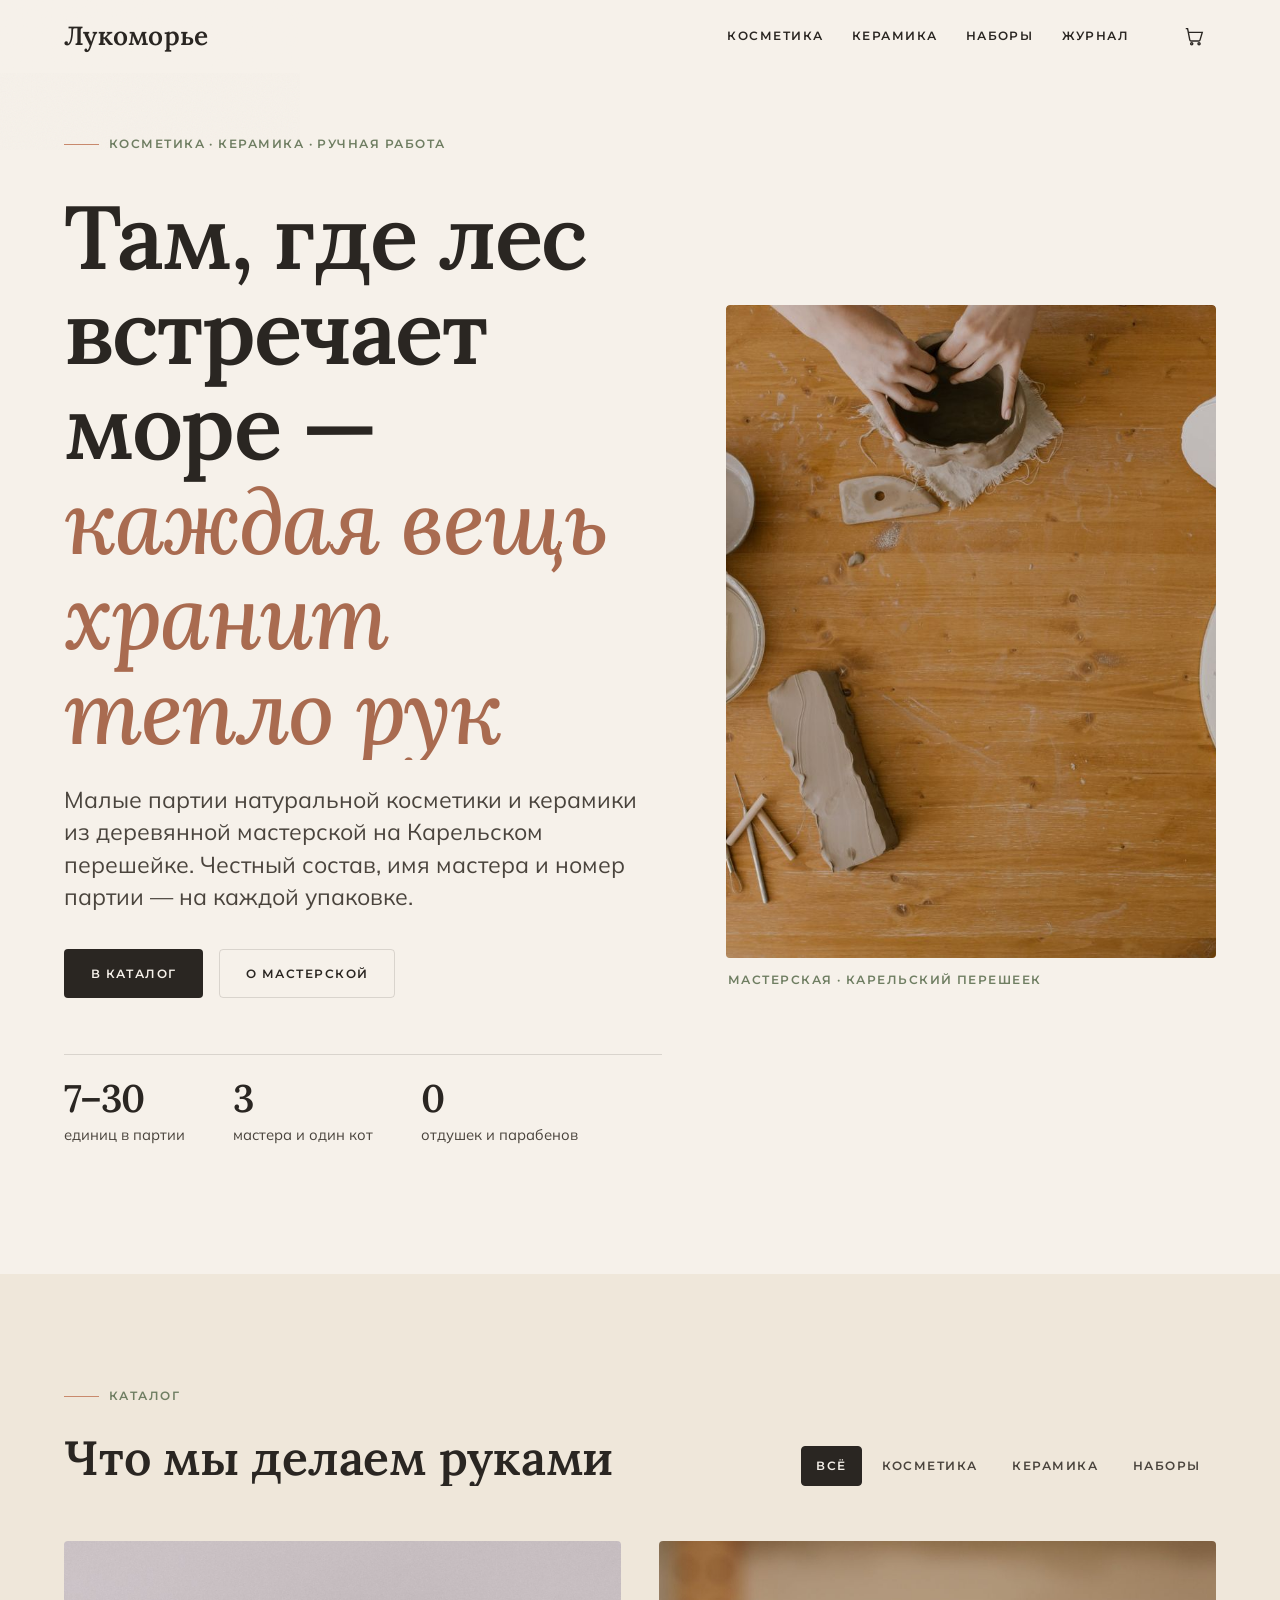
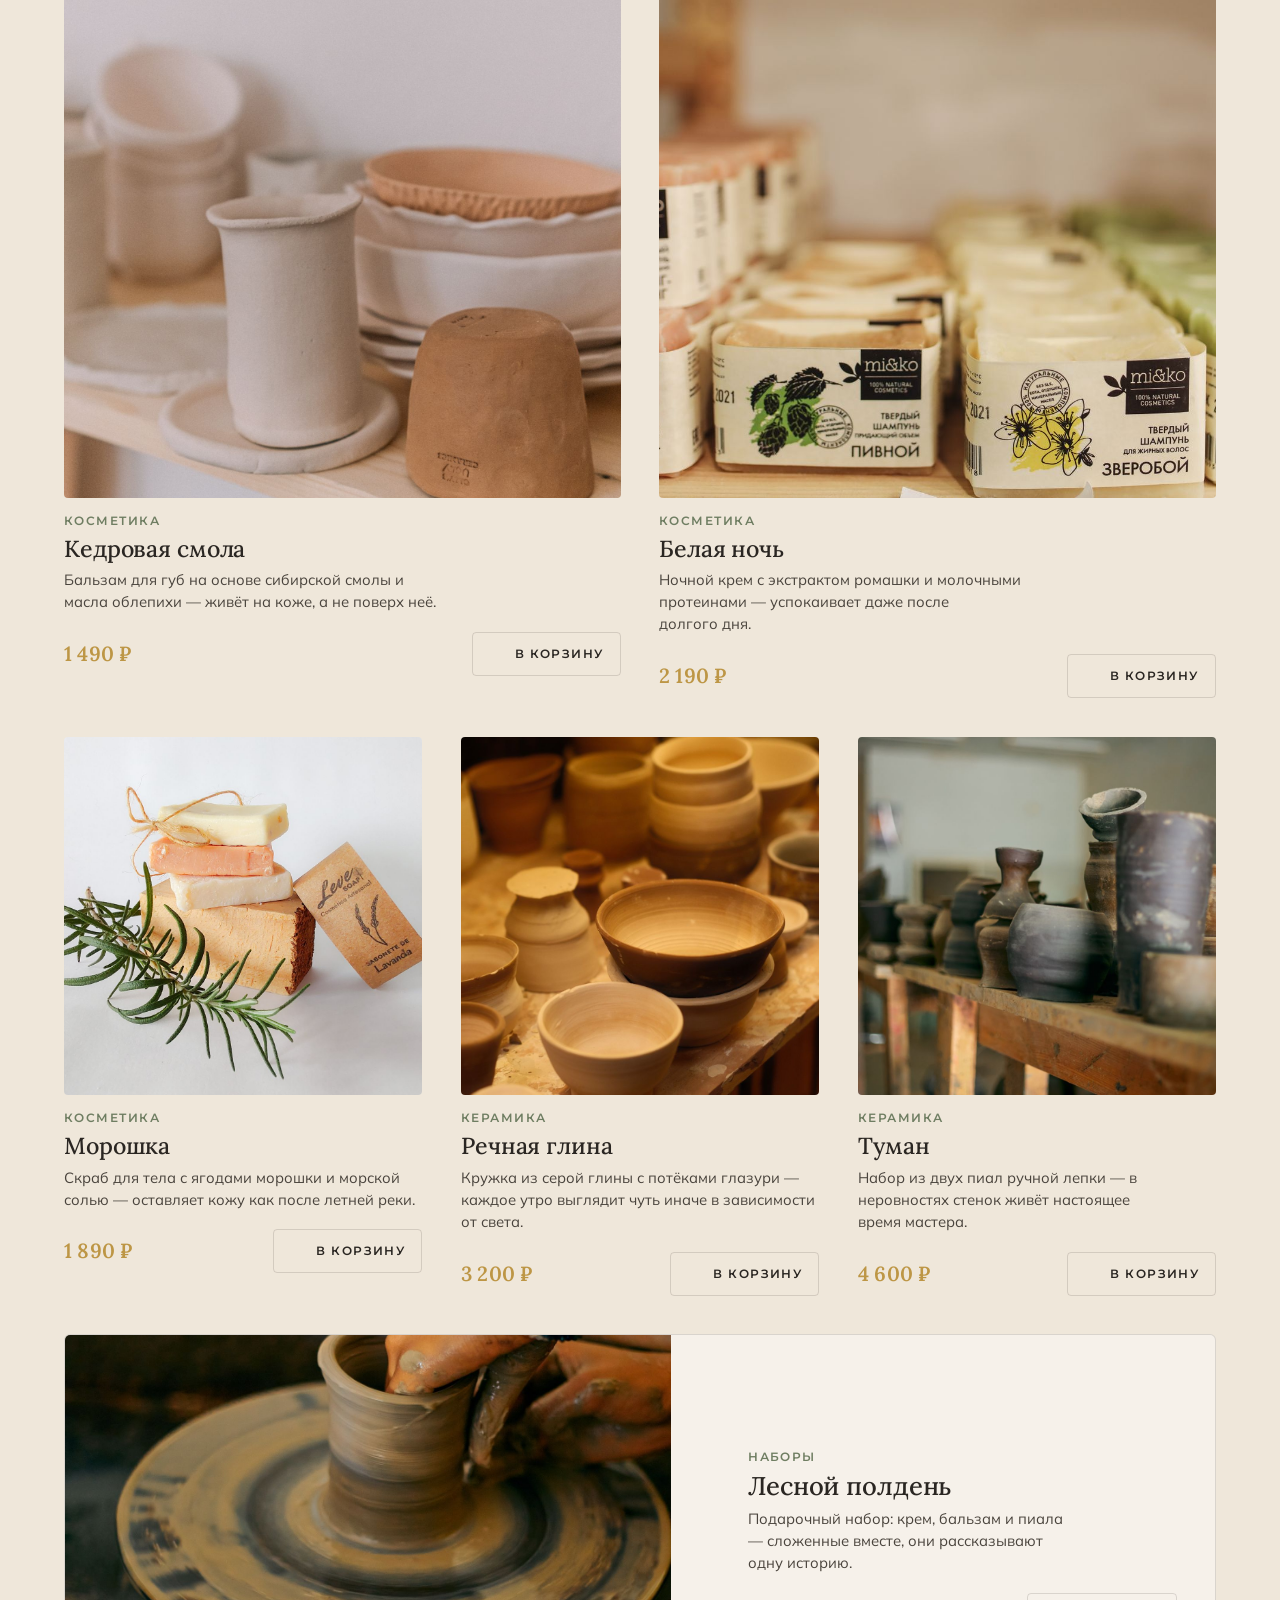
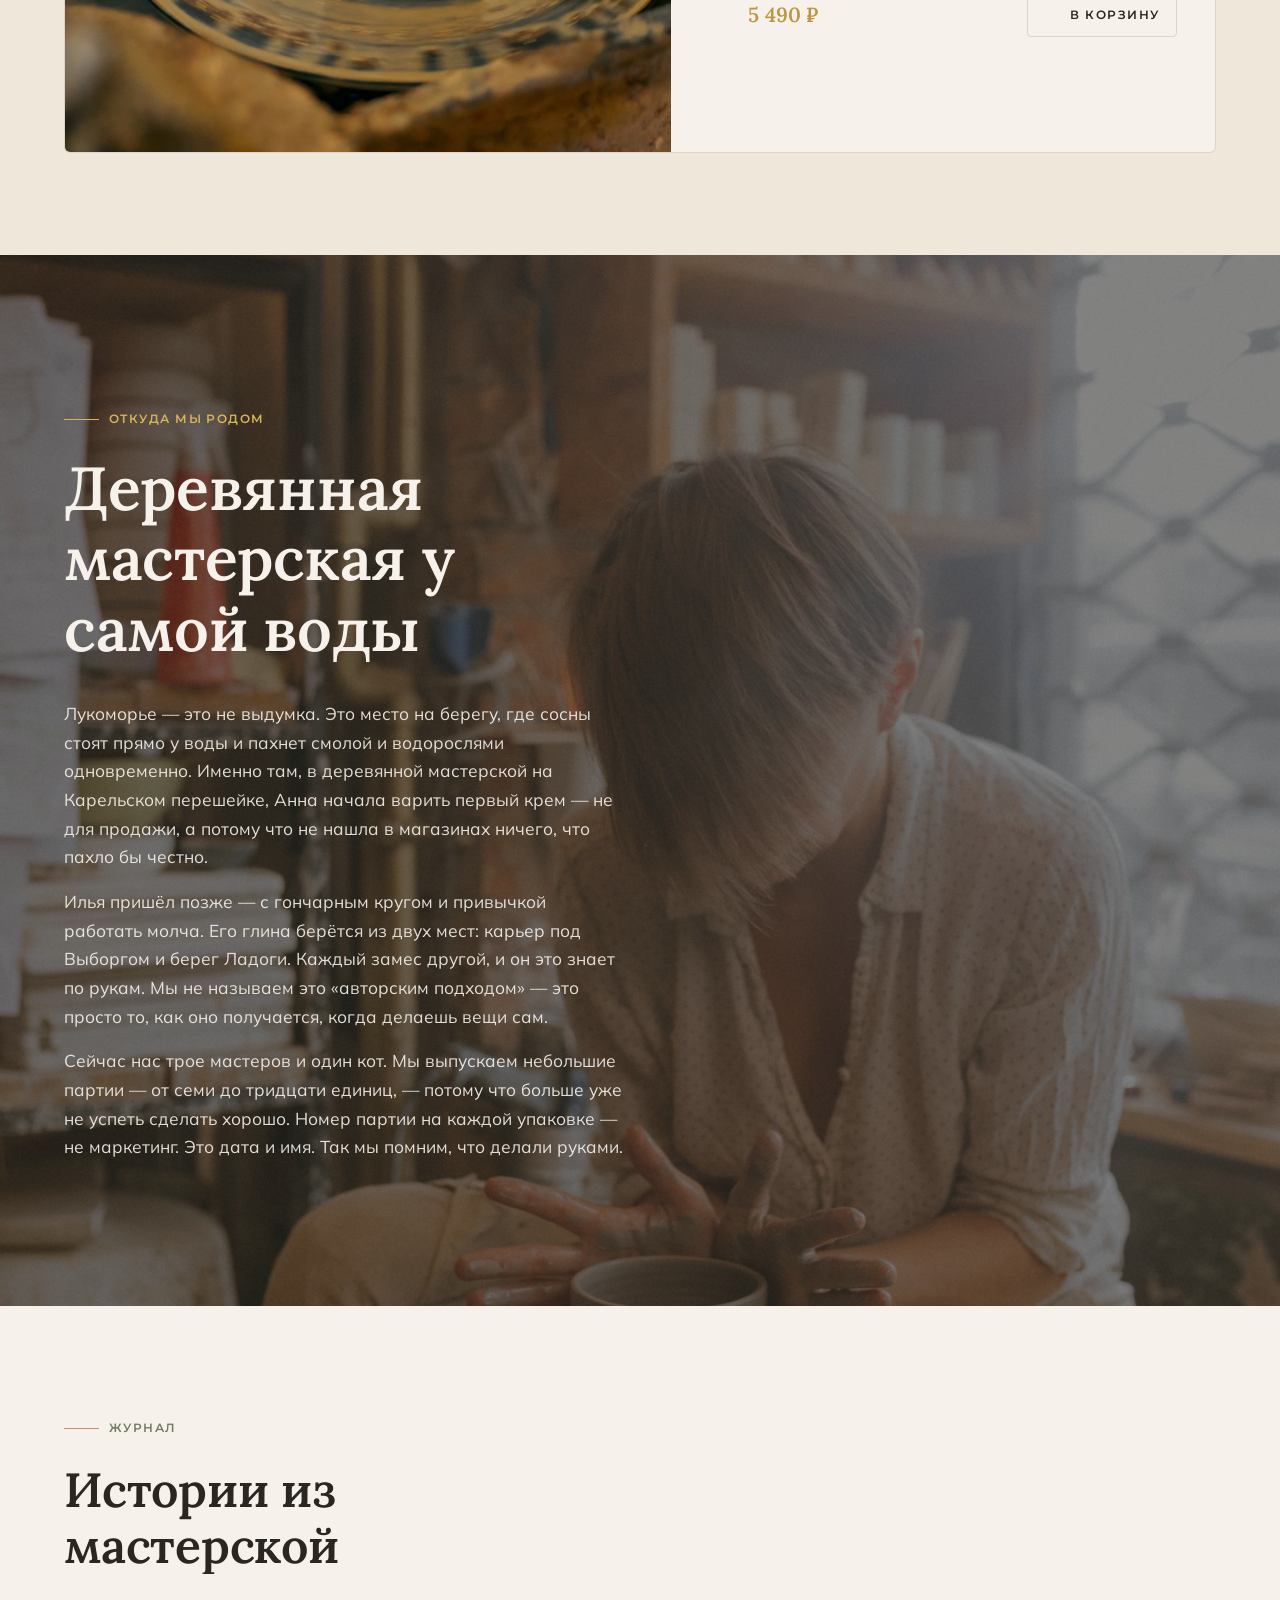
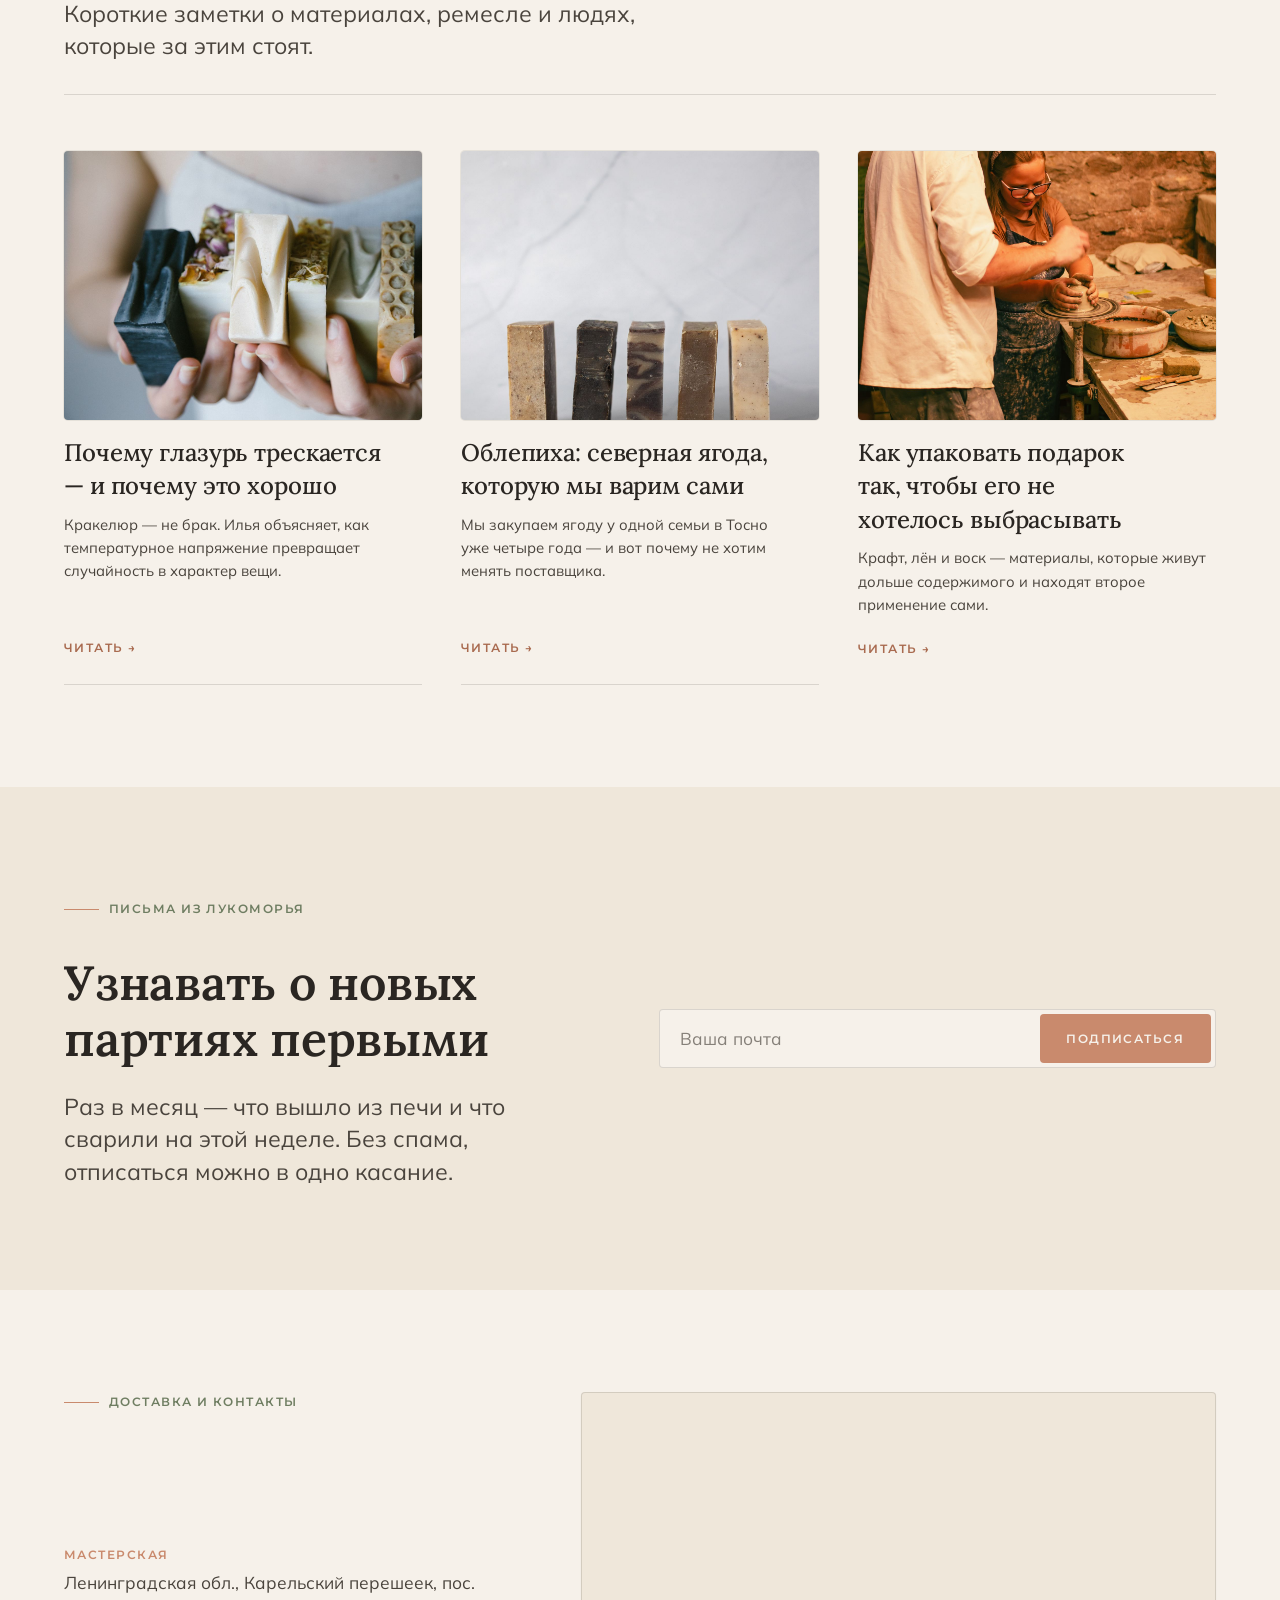
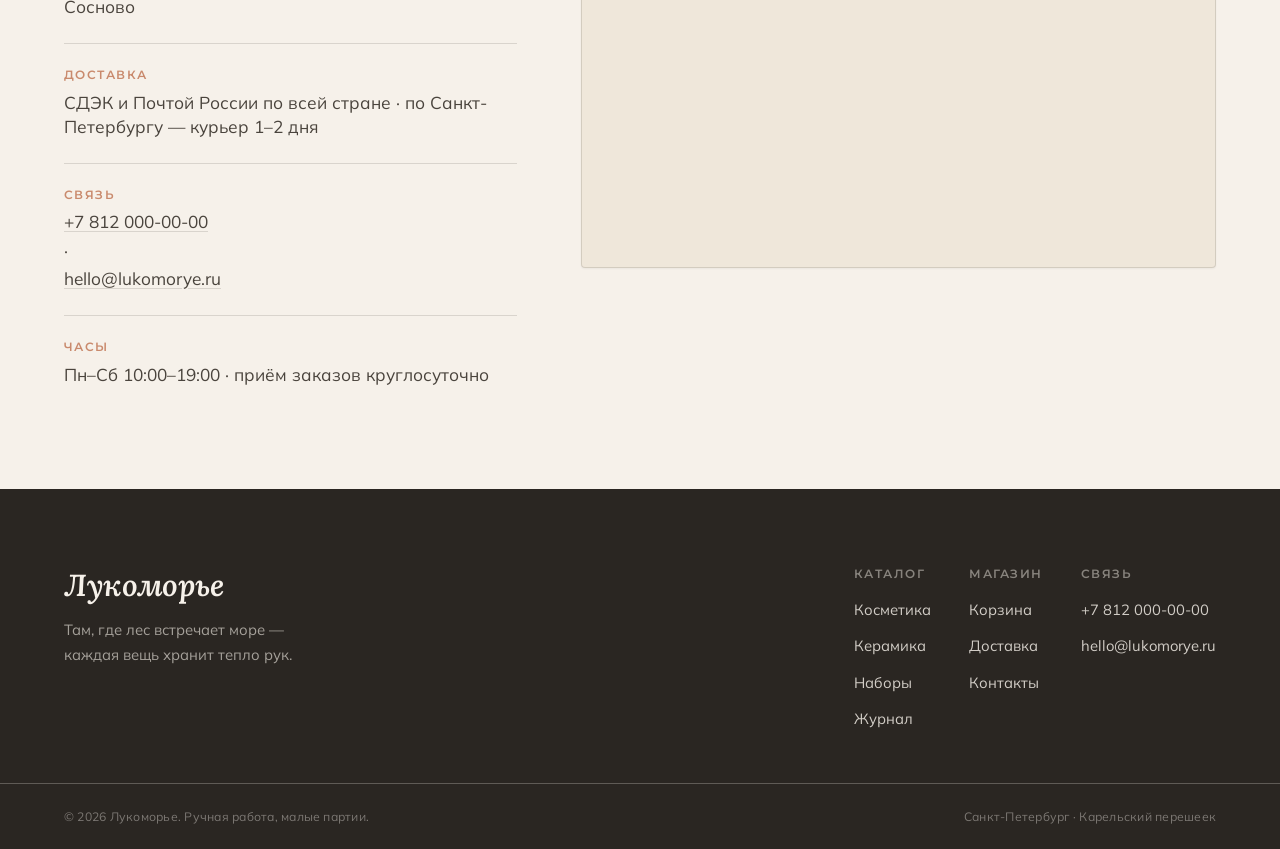
==== index.html @ 14519dc2 "Магазин «Лукоморье» — косметика и керамика: каталог, товар, корзина" ====
<!DOCTYPE html>
<html lang="ru">
<head>
  <meta charset="UTF-8" />
  <meta name="viewport" content="width=device-width, initial-scale=1" />
  <title>Лукоморье — косметика и керамика ручной работы</title>
  <meta name="description" content="Лукоморье — бутик натуральной косметики и керамики ручной работы. Малые партии, честный состав, тепло рук мастера." />

  <link rel="icon" href="data:image/svg+xml,%3Csvg xmlns='http://www.w3.org/2000/svg' viewBox='0 0 32 32'%3E%3Crect width='32' height='32' rx='6' fill='%23c98a6d'/%3E%3Ctext x='16' y='22' font-family='Georgia,serif' font-size='18' fill='%23f6f1ea' text-anchor='middle'%3E%D0%9B%3C/text%3E%3C/svg%3E" />

  <!-- Google Fonts: Lora (head) + Mulish (body) + Montserrat (label), cyrillic -->
  <link rel="preconnect" href="https://fonts.googleapis.com" />
  <link rel="preconnect" href="https://fonts.gstatic.com" crossorigin />
  <link href="https://fonts.googleapis.com/css2?family=Lora:ital,wght@0,500;0,600;1,500;1,600&family=Montserrat:wght@600&family=Mulish:wght@400;600;700&display=swap&subset=cyrillic,cyrillic-ext" rel="stylesheet" />

  <link rel="stylesheet" href="css/settings.css" />
  <link rel="stylesheet" href="css/base.css" />
  <link rel="stylesheet" href="css/blocks/header.css" />
  <link rel="stylesheet" href="css/blocks/hero.css" />
  <link rel="stylesheet" href="css/blocks/catalog.css" />
  <link rel="stylesheet" href="css/blocks/story.css" />
  <link rel="stylesheet" href="css/blocks/journal.css" />
  <link rel="stylesheet" href="css/blocks/newsletter.css" />
  <link rel="stylesheet" href="css/blocks/contacts.css" />
  <link rel="stylesheet" href="css/blocks/footer.css" />
</head>
<body>
  <a class="skip-link" href="#main">К содержанию</a>

  <!-- ============================================================
       SHARED HEADER — identical on index/product/cart.
       Cart icon carries .cart__count (live counter via cart.js).
       ============================================================ -->
  <header class="header" data-header>
    <div class="container header__inner">
      <a class="header__brand" href="index.html">Лукоморье</a>

      <nav class="header__nav" aria-label="Каталог">
        <a href="index.html#catalog" data-filter="Косметика">Косметика</a>
        <a href="index.html#catalog" data-filter="Керамика">Керамика</a>
        <a href="index.html#catalog" data-filter="Наборы">Наборы</a>
        <a href="index.html#journal">Журнал</a>
      </nav>

      <div class="header__actions">
        <a class="header__cart" href="cart.html" aria-label="Корзина">
          <svg class="icon" width="22" height="22" viewBox="0 0 24 24" stroke-width="1.5" aria-hidden="true">
            <path d="M3 4h2l2.4 12.2a1.5 1.5 0 0 0 1.5 1.2h8.2a1.5 1.5 0 0 0 1.5-1.2L21 8H6"/>
            <circle cx="9.5" cy="20.5" r="1.2"/>
            <circle cx="17.5" cy="20.5" r="1.2"/>
          </svg>
          <span class="cart__count" data-cart-count aria-live="polite">0</span>
        </a>
        <button class="header__burger" type="button" aria-label="Меню" aria-expanded="false" data-burger>
          <span></span><span></span><span></span>
        </button>
      </div>
    </div>

    <!-- mobile drawer -->
    <div class="header__drawer" data-drawer hidden>
      <nav aria-label="Меню">
        <a href="index.html#catalog" data-filter="Косметика">Косметика</a>
        <a href="index.html#catalog" data-filter="Керамика">Керамика</a>
        <a href="index.html#catalog" data-filter="Наборы">Наборы</a>
        <a href="index.html#journal">Журнал</a>
        <a href="cart.html">Корзина</a>
      </nav>
    </div>
  </header>

  <main id="main">

    <!-- ============================================================ HERO -->
    <section class="hero section">
      <div class="container hero__inner">
        <div class="hero__copy">
          <span class="section__eyebrow" data-reveal>Косметика · Керамика · Ручная работа</span>
          <h1 class="hero__title" data-reveal-head>
            Там, где лес встречает море&nbsp;— <em>каждая вещь хранит тепло рук</em>
          </h1>
          <p class="hero__lead" data-reveal>
            Малые партии натуральной косметики и керамики из деревянной мастерской
            на Карельском перешейке. Честный состав, имя мастера и номер партии — на каждой упаковке.
          </p>
          <div class="hero__actions" data-reveal>
            <a class="btn btn--primary" href="#catalog">В каталог</a>
            <a class="btn btn--ghost" href="#story">О мастерской</a>
          </div>
          <ul class="hero__trust" data-reveal>
            <li><strong>7–30</strong> единиц в партии</li>
            <li><strong>3</strong> мастера и один кот</li>
            <li><strong>0</strong> отдушек и парабенов</li>
          </ul>
        </div>

        <figure class="hero__media" data-reveal>
          <span class="u-img u-img--tall">
            <img src="img/hero.jpg" width="900" height="1200" loading="eager"
                 alt="Руки мастера на гончарном круге в мастерской" />
          </span>
          <figcaption class="hero__cap">Мастерская · Карельский перешеек</figcaption>
        </figure>
      </div>
    </section>

    <!-- ============================================================ CATALOG -->
    <section class="section s-tint" id="catalog">
      <div class="container">
        <header class="catalog__head">
          <div>
            <span class="section__eyebrow" data-reveal>Каталог</span>
            <h2 class="section__title" data-reveal-head>Что мы делаем руками</h2>
          </div>
          <div class="catalog__filters" data-reveal role="tablist" aria-label="Фильтр каталога">
            <button class="catalog__filter is-active" type="button" data-filter="all">Всё</button>
            <button class="catalog__filter" type="button" data-filter="Косметика">Косметика</button>
            <button class="catalog__filter" type="button" data-filter="Керамика">Керамика</button>
            <button class="catalog__filter" type="button" data-filter="Наборы">Наборы</button>
          </div>
        </header>

        <div class="catalog__grid">

          <!-- Кедровая смола -->
          <article class="card" data-reveal data-type="Косметика">
            <a class="card__media u-img u-img--square" href="product.html?id=kedrovaya-smola" aria-label="Кедровая смола">
              <img class="card__img card__img--front" src="img/prod-1.jpg" width="800" height="800" loading="lazy" alt="Бальзам для губ «Кедровая смола»" />
              <img class="card__img card__img--back" src="img/prod-1b.jpg" width="800" height="800" loading="lazy" alt="Кедровая смола — другой ракурс" />
            </a>
            <div class="card__body">
              <span class="card__type u-label">Косметика</span>
              <h3 class="card__name"><a href="product.html?id=kedrovaya-smola">Кедровая смола</a></h3>
              <p class="card__note">Бальзам для губ на основе сибирской смолы и масла облепихи — живёт на коже, а не поверх неё.</p>
              <div class="card__foot">
                <span class="card__price">1 490 ₽</span>
                <button class="card__add" type="button"
                        data-add-to-cart
                        data-id="kedrovaya-smola"
                        data-name="Кедровая смола"
                        data-price="1490"
                        data-img="img/prod-1.jpg"
                        aria-label="Добавить «Кедровая смола» в корзину">
                  <svg class="card__check icon" width="20" height="20" viewBox="0 0 24 24" stroke-width="2" aria-hidden="true">
                    <path class="card__check-path" d="M5 12.5l4.5 4.5L19 7"/>
                  </svg>
                  <span class="card__add-label">В корзину</span>
                </button>
              </div>
            </div>
          </article>

          <!-- Белая ночь -->
          <article class="card" data-reveal data-type="Косметика">
            <a class="card__media u-img u-img--square" href="product.html?id=belaya-noch" aria-label="Белая ночь">
              <img class="card__img card__img--front" src="img/prod-2.jpg" width="800" height="800" loading="lazy" alt="Ночной крем «Белая ночь»" />
              <img class="card__img card__img--back" src="img/prod-2b.jpg" width="800" height="800" loading="lazy" alt="Белая ночь — другой ракурс" />
            </a>
            <div class="card__body">
              <span class="card__type u-label">Косметика</span>
              <h3 class="card__name"><a href="product.html?id=belaya-noch">Белая ночь</a></h3>
              <p class="card__note">Ночной крем с экстрактом ромашки и молочными протеинами — успокаивает даже после долгого дня.</p>
              <div class="card__foot">
                <span class="card__price">2 190 ₽</span>
                <button class="card__add" type="button"
                        data-add-to-cart
                        data-id="belaya-noch"
                        data-name="Белая ночь"
                        data-price="2190"
                        data-img="img/prod-2.jpg"
                        aria-label="Добавить «Белая ночь» в корзину">
                  <svg class="card__check icon" width="20" height="20" viewBox="0 0 24 24" stroke-width="2" aria-hidden="true">
                    <path class="card__check-path" d="M5 12.5l4.5 4.5L19 7"/>
                  </svg>
                  <span class="card__add-label">В корзину</span>
                </button>
              </div>
            </div>
          </article>

          <!-- Морошка -->
          <article class="card" data-reveal data-type="Косметика">
            <a class="card__media u-img u-img--square" href="product.html?id=moroshka" aria-label="Морошка">
              <img class="card__img card__img--front" src="img/prod-3.jpg" width="800" height="800" loading="lazy" alt="Скраб для тела «Морошка»" />
              <img class="card__img card__img--back" src="img/journal-1.jpg" width="800" height="800" loading="lazy" alt="Морошка — другой ракурс" />
            </a>
            <div class="card__body">
              <span class="card__type u-label">Косметика</span>
              <h3 class="card__name"><a href="product.html?id=moroshka">Морошка</a></h3>
              <p class="card__note">Скраб для тела с ягодами морошки и морской солью — оставляет кожу как после летней реки.</p>
              <div class="card__foot">
                <span class="card__price">1 890 ₽</span>
                <button class="card__add" type="button"
                        data-add-to-cart
                        data-id="moroshka"
                        data-name="Морошка"
                        data-price="1890"
                        data-img="img/prod-3.jpg"
                        aria-label="Добавить «Морошка» в корзину">
                  <svg class="card__check icon" width="20" height="20" viewBox="0 0 24 24" stroke-width="2" aria-hidden="true">
                    <path class="card__check-path" d="M5 12.5l4.5 4.5L19 7"/>
                  </svg>
                  <span class="card__add-label">В корзину</span>
                </button>
              </div>
            </div>
          </article>

          <!-- Речная глина -->
          <article class="card" data-reveal data-type="Керамика">
            <a class="card__media u-img u-img--square" href="product.html?id=rechnaya-glina" aria-label="Речная глина">
              <img class="card__img card__img--front" src="img/prod-4.jpg" width="800" height="800" loading="lazy" alt="Кружка «Речная глина»" />
              <img class="card__img card__img--back" src="img/prod-6.jpg" width="800" height="800" loading="lazy" alt="Речная глина — другой ракурс" />
            </a>
            <div class="card__body">
              <span class="card__type u-label">Керамика</span>
              <h3 class="card__name"><a href="product.html?id=rechnaya-glina">Речная глина</a></h3>
              <p class="card__note">Кружка из серой глины с потёками глазури — каждое утро выглядит чуть иначе в зависимости от света.</p>
              <div class="card__foot">
                <span class="card__price">3 200 ₽</span>
                <button class="card__add" type="button"
                        data-add-to-cart
                        data-id="rechnaya-glina"
                        data-name="Речная глина"
                        data-price="3200"
                        data-img="img/prod-4.jpg"
                        aria-label="Добавить «Речная глина» в корзину">
                  <svg class="card__check icon" width="20" height="20" viewBox="0 0 24 24" stroke-width="2" aria-hidden="true">
                    <path class="card__check-path" d="M5 12.5l4.5 4.5L19 7"/>
                  </svg>
                  <span class="card__add-label">В корзину</span>
                </button>
              </div>
            </div>
          </article>

          <!-- Туман -->
          <article class="card" data-reveal data-type="Керамика">
            <a class="card__media u-img u-img--square" href="product.html?id=tuman" aria-label="Туман">
              <img class="card__img card__img--front" src="img/prod-5.jpg" width="800" height="800" loading="lazy" alt="Набор пиал «Туман»" />
              <img class="card__img card__img--back" src="img/prod-4.jpg" width="800" height="800" loading="lazy" alt="Туман — другой ракурс" />
            </a>
            <div class="card__body">
              <span class="card__type u-label">Керамика</span>
              <h3 class="card__name"><a href="product.html?id=tuman">Туман</a></h3>
              <p class="card__note">Набор из двух пиал ручной лепки — в неровностях стенок живёт настоящее время мастера.</p>
              <div class="card__foot">
                <span class="card__price">4 600 ₽</span>
                <button class="card__add" type="button"
                        data-add-to-cart
                        data-id="tuman"
                        data-name="Туман"
                        data-price="4600"
                        data-img="img/prod-5.jpg"
                        aria-label="Добавить «Туман» в корзину">
                  <svg class="card__check icon" width="20" height="20" viewBox="0 0 24 24" stroke-width="2" aria-hidden="true">
                    <path class="card__check-path" d="M5 12.5l4.5 4.5L19 7"/>
                  </svg>
                  <span class="card__add-label">В корзину</span>
                </button>
              </div>
            </div>
          </article>

          <!-- Лесной полдень -->
          <article class="card" data-reveal data-type="Наборы">
            <a class="card__media u-img u-img--square" href="product.html?id=lesnoy-polden" aria-label="Лесной полдень">
              <img class="card__img card__img--front" src="img/prod-6.jpg" width="800" height="800" loading="lazy" alt="Подарочный набор «Лесной полдень»" />
              <img class="card__img card__img--back" src="img/gift.jpg" width="800" height="800" loading="lazy" alt="Лесной полдень — упаковка" />
            </a>
            <div class="card__body">
              <span class="card__type u-label">Наборы</span>
              <h3 class="card__name"><a href="product.html?id=lesnoy-polden">Лесной полдень</a></h3>
              <p class="card__note">Подарочный набор: крем, бальзам и пиала — сложенные вместе, они рассказывают одну историю.</p>
              <div class="card__foot">
                <span class="card__price">5 490 ₽</span>
                <button class="card__add" type="button"
                        data-add-to-cart
                        data-id="lesnoy-polden"
                        data-name="Лесной полдень"
                        data-price="5490"
                        data-img="img/prod-6.jpg"
                        aria-label="Добавить «Лесной полдень» в корзину">
                  <svg class="card__check icon" width="20" height="20" viewBox="0 0 24 24" stroke-width="2" aria-hidden="true">
                    <path class="card__check-path" d="M5 12.5l4.5 4.5L19 7"/>
                  </svg>
                  <span class="card__add-label">В корзину</span>
                </button>
              </div>
            </div>
          </article>

        </div>
      </div>
    </section>

    <!-- ============================================================ STORY
         Full-bleed workshop photo + FLAT warm overlay (solid rgba) + light text -->
    <section class="story u-bleed" id="story">
      <div class="story__bg u-img">
        <img src="img/workshop.jpg" width="1600" height="1000" loading="lazy"
             alt="Женщина за гончарным кругом в мастерской" />
      </div>
      <div class="story__overlay"></div>
      <div class="container story__inner">
        <div class="story__copy">
          <span class="section__eyebrow story__eyebrow" data-reveal>Откуда мы родом</span>
          <h2 class="story__title" data-reveal-head>Деревянная мастерская у самой воды</h2>
          <div class="story__body" data-reveal>
            <p>Лукоморье — это не выдумка. Это место на берегу, где сосны стоят прямо у воды и пахнет смолой и водорослями одновременно. Именно там, в деревянной мастерской на Карельском перешейке, Анна начала варить первый крем — не для продажи, а потому что не нашла в магазинах ничего, что пахло бы честно.</p>
            <p>Илья пришёл позже — с гончарным кругом и привычкой работать молча. Его глина берётся из двух мест: карьер под Выборгом и берег Ладоги. Каждый замес другой, и он это знает по рукам. Мы не называем это «авторским подходом» — это просто то, как оно получается, когда делаешь вещи сам.</p>
            <p>Сейчас нас трое мастеров и один кот. Мы выпускаем небольшие партии — от семи до тридцати единиц, — потому что больше уже не успеть сделать хорошо. Номер партии на каждой упаковке — не маркетинг. Это дата и имя. Так мы помним, что делали руками.</p>
          </div>
        </div>
      </div>
    </section>

    <!-- ============================================================ JOURNAL -->
    <section class="section" id="journal">
      <div class="container">
        <header class="journal__head">
          <div>
            <span class="section__eyebrow" data-reveal>Журнал</span>
            <h2 class="section__title" data-reveal-head>Истории из мастерской</h2>
          </div>
          <p class="section__lead" data-reveal>Короткие заметки о материалах, ремесле и людях, которые за этим стоят.</p>
        </header>

        <div class="journal__grid">
          <article class="post" data-reveal>
            <a class="post__media u-img u-img--land" href="#" aria-label="Почему глазурь трескается">
              <img src="img/journal-1.jpg" width="800" height="600" loading="lazy" alt="Мыло в руках мастера" />
            </a>
            <div class="post__body">
              <h3 class="post__title"><a href="#">Почему глазурь трескается — и почему это хорошо</a></h3>
              <p class="post__excerpt">Кракелюр — не брак. Илья объясняет, как температурное напряжение превращает случайность в характер вещи.</p>
              <span class="post__more u-label">Читать</span>
            </div>
          </article>

          <article class="post" data-reveal style="--reveal-delay:80ms">
            <a class="post__media u-img u-img--land" href="#" aria-label="Облепиха">
              <img src="img/journal-2.jpg" width="800" height="600" loading="lazy" alt="Натуральное мыло на белой поверхности" />
            </a>
            <div class="post__body">
              <h3 class="post__title"><a href="#">Облепиха: северная ягода, которую мы варим сами</a></h3>
              <p class="post__excerpt">Мы закупаем ягоду у одной семьи в Тосно уже четыре года — и вот почему не хотим менять поставщика.</p>
              <span class="post__more u-label">Читать</span>
            </div>
          </article>

          <article class="post" data-reveal style="--reveal-delay:160ms">
            <a class="post__media u-img u-img--land" href="#" aria-label="Как упаковать подарок">
              <img src="img/gift.jpg" width="800" height="600" loading="lazy" alt="Подарочная упаковка из крафта и льна" />
            </a>
            <div class="post__body">
              <h3 class="post__title"><a href="#">Как упаковать подарок так, чтобы его не хотелось выбрасывать</a></h3>
              <p class="post__excerpt">Крафт, лён и воск — материалы, которые живут дольше содержимого и находят второе применение сами.</p>
              <span class="post__more u-label">Читать</span>
            </div>
          </article>
        </div>
      </div>
    </section>

    <!-- ============================================================ NEWSLETTER -->
    <section class="section s-tint">
      <div class="container newsletter">
        <div class="newsletter__copy">
          <span class="section__eyebrow" data-reveal>Письма из Лукоморья</span>
          <h2 class="newsletter__title" data-reveal-head>Узнавать о новых партиях первыми</h2>
          <p class="newsletter__lead" data-reveal>Раз в месяц — что вышло из печи и что сварили на этой неделе. Без спама, отписаться можно в одно касание.</p>
        </div>

        <form class="newsletter__form" data-newsletter novalidate data-reveal>
          <div class="newsletter__row">
            <label class="visually-hidden" for="nl-email">Электронная почта</label>
            <input class="newsletter__input" id="nl-email" name="email" type="email"
                   inputmode="email" autocomplete="email" placeholder="Ваша почта"
                   required data-field="email" />
            <button class="btn btn--clay" type="submit">Подписаться</button>
          </div>
          <p class="form__error" data-error-for="email" hidden>Проверьте адрес почты</p>

          <p class="newsletter__success" data-newsletter-success hidden>
            <svg class="icon" width="22" height="22" viewBox="0 0 24 24" stroke-width="2" aria-hidden="true">
              <path class="nl-check-path" d="M5 12.5l4.5 4.5L19 7"/>
            </svg>
            Спасибо — мы написали вам письмо для подтверждения.
          </p>
        </form>
      </div>
    </section>

    <!-- ============================================================ CONTACTS + MAP -->
    <section class="section" id="contacts">
      <div class="container contacts">
        <div class="contacts__info">
          <span class="section__eyebrow" data-reveal>Доставка и контакты</span>
          <h2 class="section__title" data-reveal-head>Найти нас</h2>
          <ul class="contacts__list" data-reveal>
            <li>
              <span class="u-label">Мастерская</span>
              Ленинградская обл., Карельский перешеек, пос. Сосново
            </li>
            <li>
              <span class="u-label">Доставка</span>
              СДЭК и Почтой России по всей стране · по Санкт-Петербургу — курьер 1–2 дня
            </li>
            <li>
              <span class="u-label">Связь</span>
              <a href="tel:+78120000000">+7 812 000-00-00</a> · <a href="mailto:hello@lukomorye.ru">hello@lukomorye.ru</a>
            </li>
            <li>
              <span class="u-label">Часы</span>
              Пн–Сб 10:00–19:00 · приём заказов круглосуточно
            </li>
          </ul>
        </div>

        <div class="contacts__map u-frame" data-reveal>
          <iframe
            src="https://yandex.ru/map-widget/v1/?ll=30.235%2C60.553&z=11"
            width="600" height="450" loading="lazy" title="Карта — мастерская Лукоморье"
            style="border:0;width:100%;height:100%;display:block"
            referrerpolicy="no-referrer-when-downgrade"></iframe>
        </div>
      </div>
    </section>

  </main>

  <!-- ============================================================
       SHARED FOOTER — identical on index/product/cart.
       ============================================================ -->
  <footer class="footer">
    <div class="container footer__inner">
      <div class="footer__brandcol">
        <a class="footer__brand" href="index.html">Лукоморье</a>
        <p class="footer__tag">Там, где лес встречает море — каждая вещь хранит тепло рук.</p>
      </div>

      <nav class="footer__nav" aria-label="Каталог">
        <span class="u-label">Каталог</span>
        <a href="index.html#catalog">Косметика</a>
        <a href="index.html#catalog">Керамика</a>
        <a href="index.html#catalog">Наборы</a>
        <a href="index.html#journal">Журнал</a>
      </nav>

      <nav class="footer__nav" aria-label="Магазин">
        <span class="u-label">Магазин</span>
        <a href="cart.html">Корзина</a>
        <a href="index.html#contacts">Доставка</a>
        <a href="index.html#contacts">Контакты</a>
      </nav>

      <div class="footer__contactcol">
        <span class="u-label">Связь</span>
        <a href="tel:+78120000000">+7 812 000-00-00</a>
        <a href="mailto:hello@lukomorye.ru">hello@lukomorye.ru</a>
      </div>
    </div>
    <div class="container footer__base">
      <span>© 2026 Лукоморье. Ручная работа, малые партии.</span>
      <span>Санкт-Петербург · Карельский перешеек</span>
    </div>
  </footer>

  <svg class="grain" aria-hidden="true">
    <filter id="grain-noise"><feTurbulence type="fractalNoise" baseFrequency="0.8" numOctaves="2" stitchTiles="stitch"/></filter>
    <rect width="100%" height="100%" filter="url(#grain-noise)"/>
  </svg>

  <script type="module" src="js/main.js"></script>
</body>
</html>
---- css/settings.css ----
/* ============================================================
   settings.css — design tokens · «Лукоморье»
   Boutique НАТУРАЛЬНАЯ КОСМЕТИКА + КЕРАМИКА ручной работы.
   European-premium, gallery-clean, warm, hand-made.
   Warm clay / sage / gold palette. NO neon/blue/purple/gradient.
   Soft 4px radius · 1px hairlines · NO heavy shadows.
   ============================================================ */

:root {
  /* ---- Palette ---- */
  --alabaster:   #f6f1ea;   /* base surface */
  --alabaster-2: #efe7da;   /* tonal section block */
  --clay:        #c98a6d;   /* terracotta accent */
  --clay-deep:   #a96b50;   /* hover / pressed clay */
  --sage:        #8a9a7b;   /* secondary accent */
  --sage-deep:   #6f7e62;   /* hover sage */
  --gold:        #d9b25f;   /* price / CTA highlight */
  --gold-deep:   #bd9645;   /* AA-safe gold for small text on light */
  --ink:         #2a2622;   /* primary text */
  --ink-soft:    #4a443d;   /* secondary text */
  --on-dark:     #f6f1ea;   /* text on dark / photo overlay */
  --line:        rgba(42, 38, 34, .14);  /* 1px hairline */
  --line-soft:   rgba(42, 38, 34, .08);
  --line-on-dark: rgba(246, 241, 234, .26);

  /* flat warm overlay for full-bleed craft photo (solid rgba, NO gradient) */
  --overlay-warm: rgba(42, 38, 34, .56);

  /* ---- Type families ---- */
  --font-head:  'Lora', Georgia, 'Times New Roman', serif;       /* 500/600 + italic */
  --font-body:  'Mulish', system-ui, -apple-system, sans-serif;  /* 400/600 */
  --font-label: 'Montserrat', system-ui, sans-serif;             /* 600 small-caps */

  /* ---- Fluid type scale (clamp) ---- */
  --fs-display: clamp(2.6rem, 1.2rem + 6vw, 5.6rem);    /* hero headline */
  --fs-h1:      clamp(2.1rem, 1.3rem + 3.4vw, 3.8rem);
  --fs-h2:      clamp(1.8rem, 1.3rem + 2.2vw, 3rem);
  --fs-h3:      clamp(1.25rem, 1.05rem + .9vw, 1.6rem);
  --fs-price:   clamp(1.05rem, .96rem + .4vw, 1.3rem);  /* gold product price */
  --fs-lead:    clamp(1.12rem, 1rem + .55vw, 1.45rem);
  --fs-body:    clamp(1rem, .96rem + .18vw, 1.08rem);
  --fs-small:   clamp(.86rem, .83rem + .12vw, .93rem);
  --fs-label:   clamp(.7rem, .68rem + .1vw, .78rem);    /* Montserrat caps labels */

  /* line-heights */
  --lh-display: 1.06;
  --lh-head:    1.16;
  --lh-body:    1.66;
  --lh-snug:    1.4;

  /* tracking */
  --track-label: .12em;

  /* ---- Spacing scale ---- */
  --sp-3xs: .25rem;
  --sp-2xs: .5rem;
  --sp-xs:  .75rem;
  --sp-sm:  1rem;
  --sp-md:  1.5rem;
  --sp-lg:  2.25rem;
  --sp-xl:  3.5rem;
  --sp-2xl: 5rem;
  --sp-3xl: 7rem;

  /* gallery breathing room between sections */
  --section-gap: clamp(4rem, 8vw, 6.5rem);

  /* ---- Layout — WIDE ---- */
  --container: 1280px;
  --pad-x: clamp(1.25rem, 5vw, 4rem);
  --col-gap: clamp(1.25rem, 3vw, 2.75rem);
  --measure: 64ch;

  /* ---- Radius — soft 4px ---- */
  --radius: 4px;
  --radius-lg: 6px;

  /* ---- Borders — 1px warm hairlines ---- */
  --bd-hair:   1px solid var(--line);
  --bd-strong: 1px solid var(--ink);

  /* ---- Subtle depth (NO heavy shadows) ---- */
  --shadow-soft: 0 1px 2px rgba(42, 38, 34, .05);

  /* ---- Z layers ---- */
  --z-grain:      1;
  --z-header:     60;
  --z-nav-panel:  70;
  --z-skip:       100;

  /* ---- Motion ---- */
  --ease:      cubic-bezier(.22, .61, .25, 1);
  --dur-fast:  200ms;
  --dur:       280ms;
  --dur-head:  .7s;   /* clip-wipe headline reveal */
  --dur-block: .6s;   /* block fade + rise */
  --reveal-rise: 14px;

  /* sticky-split product page: header offset */
  --header-h: 72px;
}
---- css/base.css ----
/* ============================================================
   base.css — reset · base type · wide container · helpers ·
   .u-img cover-clamp · surfaces · grain · a11y · reveal contract
   «Лукоморье»
   ============================================================ */

/* ---- Reset ---- */
*, *::before, *::after { box-sizing: border-box; }
* { margin: 0; }

html {
  -webkit-text-size-adjust: 100%;
  scroll-behavior: smooth;
  scroll-padding-top: calc(var(--header-h) + 16px);
  overflow-x: clip;          /* no horizontal scroll from full-bleed */
}

body {
  font-family: var(--font-body);
  font-weight: 400;
  font-size: var(--fs-body);
  line-height: var(--lh-body);
  color: var(--ink);
  background-color: var(--alabaster);
  -webkit-font-smoothing: antialiased;
  text-rendering: optimizeLegibility;
  min-height: 100vh;
  overflow-x: hidden;        /* guard against full-bleed overflow */
}

img, picture, svg, iframe, video {
  display: block;
  max-width: 100%;
}
img { height: auto; }

input, button, textarea, select { font: inherit; color: inherit; }
button { cursor: pointer; background: none; border: none; }
ul, ol { list-style: none; padding: 0; }

a {
  color: var(--clay-deep);
  text-decoration: none;
  text-underline-offset: .18em;
  transition: color var(--dur-fast) var(--ease);
}
a:hover { color: var(--ink); }

p { text-wrap: pretty; }

svg.icon { fill: none; stroke: currentColor; }

/* ---- Headings ---- */
h1, h2, h3, h4 {
  font-family: var(--font-head);
  font-weight: 600;
  line-height: var(--lh-head);
  letter-spacing: -.005em;
  color: var(--ink);
  text-wrap: balance;
}
h1 { font-size: var(--fs-h1); }
h2 { font-size: var(--fs-h2); }
h3 { font-size: var(--fs-h3); font-weight: 500; }

em, i { font-style: italic; }

/* ---- Layout: wide container ---- */
.container {
  width: 100%;
  max-width: var(--container);
  margin-inline: auto;
  padding-inline: var(--pad-x);
}

.u-grid {
  display: grid;
  grid-template-columns: repeat(12, minmax(0, 1fr));
  column-gap: var(--col-gap);
}

/* a left-aligned content wrap that never centres into a narrow column */
.u-wrap { max-width: 66ch; }

/* full-bleed: break out of the container to the viewport edge */
.u-bleed {
  width: 100vw;
  margin-left: calc(50% - 50vw);
  margin-right: calc(50% - 50vw);
}

/* ---- Section rhythm ---- */
.section { padding-block: var(--section-gap); position: relative; }
.section--tight { padding-block: clamp(2.5rem, 5vw, 4rem); }

/* ---- Surface helpers ---- */
.s-alabaster { background: var(--alabaster); }
.s-tint      { background: var(--alabaster-2); }

/* ============================================================
   .u-img — the cover-clamp helper. HARD-WON RULE.
   Box: position:relative + overflow:clip + aspect-ratio (or fixed h).
   Img: position:absolute; inset:0; w/h 100%; object-fit:cover.
   NEVER leave a cover image position:static.
   Every product/photo/figure tile uses this.
   ============================================================ */
.u-img {
  position: relative;
  overflow: clip;
  display: block;
  background: var(--alabaster-2);
  border-radius: var(--radius);
}
.u-img > img {
  position: absolute;
  inset: 0;
  width: 100%;
  height: 100%;
  object-fit: cover;
}
/* aspect ratio variants */
.u-img--square   { aspect-ratio: 1 / 1; }
.u-img--portrait { aspect-ratio: 4 / 5; }
.u-img--land     { aspect-ratio: 4 / 3; }
.u-img--wide     { aspect-ratio: 16 / 10; }
.u-img--tall     { aspect-ratio: 3 / 4; }

/* fine-art rectangular frame (optional hairline) */
.u-frame {
  border: 1px solid var(--line);
  background: var(--alabaster-2);
  border-radius: var(--radius);
}

/* ---- Labels (Montserrat small-caps) ---- */
.u-label {
  font-family: var(--font-label);
  font-weight: 600;
  font-size: var(--fs-label);
  line-height: 1.2;
  letter-spacing: var(--track-label);
  text-transform: uppercase;
  color: var(--sage-deep);
}

/* eyebrow = label with a leading rule */
.section__eyebrow {
  display: inline-flex;
  align-items: center;
  gap: .8em;
  margin-bottom: var(--sp-md);
  font-family: var(--font-label);
  font-weight: 600;
  font-size: var(--fs-label);
  letter-spacing: var(--track-label);
  text-transform: uppercase;
  color: var(--sage-deep);
}
.section__eyebrow::before {
  content: "";
  inline-size: 2.2rem;
  block-size: 1px;
  background: var(--clay);
}
.section__title {
  font-size: var(--fs-h2);
  max-width: 20ch;
}
.section__lead {
  font-size: var(--fs-lead);
  line-height: var(--lh-snug);
  max-width: 54ch;
  margin-top: var(--sp-md);
  color: var(--ink-soft);
}

.prose { max-width: var(--measure); }

/* ---- Buttons ---- */
.btn {
  display: inline-flex;
  align-items: center;
  justify-content: center;
  gap: .55em;
  min-height: 48px;
  padding: .85rem 1.6rem;
  font-family: var(--font-label);
  font-weight: 600;
  font-size: var(--fs-label);
  letter-spacing: var(--track-label);
  text-transform: uppercase;
  border-radius: var(--radius);
  border: 1px solid transparent;
  transition: background var(--dur-fast) var(--ease),
              color var(--dur-fast) var(--ease),
              border-color var(--dur-fast) var(--ease);
}
.btn--primary {
  background: var(--ink);
  color: var(--on-dark);
}
.btn--primary:hover { background: var(--clay-deep); color: var(--on-dark); }
.btn--clay {
  background: var(--clay);
  color: var(--on-dark);
}
.btn--clay:hover { background: var(--clay-deep); color: var(--on-dark); }
.btn--ghost {
  background: transparent;
  color: var(--ink);
  border-color: var(--line);
}
.btn--ghost:hover { border-color: var(--ink); color: var(--ink); }
.btn--gold {
  background: var(--gold);
  color: var(--ink);
}
.btn--gold:hover { background: var(--gold-deep); color: var(--ink); }
.btn--block { width: 100%; }

/* ---- Paper grain overlay (single SVG feTurbulence) ---- */
.grain {
  position: fixed;
  inset: 0;
  z-index: var(--z-grain);
  pointer-events: none;
  opacity: .04;
  mix-blend-mode: multiply;
}
@media (max-width: 640px) { .grain { opacity: .025; } }

/* ---- Accessibility ---- */
.visually-hidden {
  position: absolute !important;
  width: 1px; height: 1px;
  padding: 0; margin: -1px;
  overflow: hidden;
  clip: rect(0 0 0 0);
  clip-path: inset(50%);
  white-space: nowrap;
  border: 0;
}

.skip-link {
  position: absolute;
  top: var(--sp-2xs);
  left: var(--sp-2xs);
  z-index: var(--z-skip);
  background: var(--ink);
  color: var(--on-dark);
  padding: .7rem 1.2rem;
  font-family: var(--font-label);
  font-weight: 600;
  letter-spacing: var(--track-label);
  text-transform: uppercase;
  font-size: var(--fs-label);
  border-radius: var(--radius);
  transform: translateY(-150%);
  transition: transform var(--dur-fast) var(--ease);
}
.skip-link:focus { transform: translateY(0); color: var(--on-dark); }

:focus-visible {
  outline: 2.5px solid var(--clay);
  outline-offset: 3px;
}
:focus:not(:focus-visible) { outline: none; }

/* minimum touch target */
.tap { min-height: 44px; min-width: 44px; }

/* ============================================================
   GLOBAL REVEAL CONTRACT (declared ONCE here)
   - [data-reveal]      → opacity 0→1 + translateY rise
   - [data-reveal-head] → clip-path wipe left→right (no reflow)
   Blocks ONLY toggle .is-revealed (set by reveal.js).
   ============================================================ */
[data-reveal] {
  opacity: 0;
  transform: translateY(var(--reveal-rise));
  transition:
    opacity var(--dur-block) var(--ease),
    transform var(--dur-block) var(--ease);
  will-change: opacity, transform;
}
[data-reveal].is-revealed {
  opacity: 1;
  transform: none;
}

[data-reveal-head] {
  clip-path: inset(0 100% 0 0);
  opacity: 0;
  transition:
    clip-path var(--dur-head) var(--ease),
    opacity var(--dur-head) var(--ease);
  will-change: clip-path, opacity;
}
[data-reveal-head].is-revealed {
  clip-path: inset(0 0 0 0);
  opacity: 1;
}

/* optional per-block stagger (set --reveal-delay inline or in block CSS) */
[data-reveal][style*="--reveal-delay"],
[data-reveal-head][style*="--reveal-delay"] {
  transition-delay: var(--reveal-delay, 0ms);
}

/* ---- Reduced motion: show everything instantly ---- */
@media (prefers-reduced-motion: reduce) {
  html { scroll-behavior: auto; }
  *, *::before, *::after {
    animation-duration: .001ms !important;
    animation-iteration-count: 1 !important;
    transition-duration: .001ms !important;
    scroll-behavior: auto !important;
  }
  [data-reveal],
  [data-reveal-head] {
    opacity: 1 !important;
    transform: none !important;
    clip-path: none !important;
  }
}
---- css/blocks/header.css ----
/* ============================================================
   header.css — «Лукоморье»
   Shared sticky header (index / product / cart).
   Boutique surface: alabaster, frosted on scroll, 1px warm
   hairline — NO heavy shadow. Wide container, fluid clamp().
   Brand left · gallery nav right · gold cart counter.
   Mobile (≤860): nav collapses to a burger + animated drawer.
   No <img> lives in this block, so no .u-img is needed here.
   ============================================================ */

.header {
  position: sticky;
  top: 0;
  z-index: var(--z-header);
  background: color-mix(in srgb, var(--alabaster) 84%, transparent);
  border-bottom: 1px solid transparent;
  transition:
    background var(--dur) var(--ease),
    border-color var(--dur) var(--ease);
}

/* frosted + hairline once the page scrolls (toggled by header.js) */
.header.is-scrolled {
  background: color-mix(in srgb, var(--alabaster) 93%, transparent);
  -webkit-backdrop-filter: blur(10px) saturate(118%);
  backdrop-filter: blur(10px) saturate(118%);
  border-bottom-color: var(--line);
}

/* ---- Inner bar ---- */
.header__inner {
  min-height: var(--header-h);
  display: flex;
  align-items: center;
  gap: clamp(1rem, 2.4vw, var(--sp-lg));
}

/* ---- Brand wordmark ---- */
.header__brand {
  flex: none;
  font-family: var(--font-head);
  font-weight: 600;
  font-size: clamp(1.3rem, 1.08rem + .7vw, 1.65rem);
  line-height: 1;
  letter-spacing: .01em;
  color: var(--ink);
  transition: color var(--dur-fast) var(--ease);
}
.header__brand:hover { color: var(--clay-deep); }

/* ---- Desktop nav (gallery labels) ---- */
.header__nav {
  display: flex;
  align-items: center;
  gap: clamp(1rem, 2.2vw, 2.1rem);
  margin-left: auto;
}
.header__nav a {
  position: relative;
  padding-block: .45rem;
  font-family: var(--font-label);
  font-weight: 600;
  font-size: var(--fs-label);
  letter-spacing: var(--track-label);
  text-transform: uppercase;
  color: var(--ink);
  transition: color var(--dur-fast) var(--ease);
}
.header__nav a::after {
  content: "";
  position: absolute;
  left: 0;
  bottom: 0;
  width: 100%;
  height: 1px;
  background: var(--clay);
  transform: scaleX(0);
  transform-origin: left;
  transition: transform var(--dur) var(--ease);
}
.header__nav a:hover,
.header__nav a:focus-visible { color: var(--clay-deep); }
.header__nav a:hover::after,
.header__nav a:focus-visible::after { transform: scaleX(1); }

/* ---- Actions (cart + burger) ---- */
.header__actions {
  display: flex;
  align-items: center;
  gap: var(--sp-2xs);
  margin-left: clamp(1rem, 2vw, 1.75rem);
}
/* when the desktop nav is present it already pushes via margin-left:auto,
   so the actions sit snug against it */
.header__nav + .header__actions { margin-left: var(--sp-xs); }

/* ---- Cart link + live counter ---- */
.header__cart {
  position: relative;
  display: inline-flex;
  align-items: center;
  justify-content: center;
  width: 44px;
  height: 44px;
  color: var(--ink);
  border-radius: var(--radius);
  transition: color var(--dur-fast) var(--ease);
}
.header__cart:hover { color: var(--clay-deep); }

.cart__count {
  position: absolute;
  top: 3px;
  right: 1px;
  min-width: 18px;
  height: 18px;
  padding: 0 4px;
  display: inline-flex;
  align-items: center;
  justify-content: center;
  font-family: var(--font-label);
  font-weight: 600;
  font-size: .66rem;
  line-height: 1;
  color: var(--ink);            /* ink on gold — AA */
  background: var(--gold);
  border-radius: 999px;
  transition: transform var(--dur-fast) var(--ease);
}
.cart__count[data-empty="true"] { display: none; }
/* add-to-cart bump animation (triggered by cart.js) */
.cart__count.is-bumped { transform: scale(1.35); }

/* ---- Burger (mobile only) ---- */
.header__burger {
  display: none;
  flex-direction: column;
  justify-content: center;
  gap: 5px;
  width: 44px;
  height: 44px;
  padding: 10px;
  color: var(--ink);
}
.header__burger span {
  display: block;
  width: 100%;
  height: 2px;
  background: currentColor;
  border-radius: 2px;
  transition:
    transform var(--dur) var(--ease),
    opacity var(--dur) var(--ease);
}
.header__burger[aria-expanded="true"] span:nth-child(1) { transform: translateY(7px) rotate(45deg); }
.header__burger[aria-expanded="true"] span:nth-child(2) { opacity: 0; }
.header__burger[aria-expanded="true"] span:nth-child(3) { transform: translateY(-7px) rotate(-45deg); }

/* ---- Mobile drawer ---- */
.header__drawer {
  border-top: 1px solid var(--line);
  background: color-mix(in srgb, var(--alabaster) 96%, transparent);
  -webkit-backdrop-filter: blur(10px);
  backdrop-filter: blur(10px);
}
.header__drawer[hidden] { display: none; }
.header__drawer nav {
  display: flex;
  flex-direction: column;
  padding: var(--sp-2xs) var(--pad-x) var(--sp-md);
}
.header__drawer a {
  font-family: var(--font-label);
  font-weight: 600;
  font-size: var(--fs-label);
  letter-spacing: var(--track-label);
  text-transform: uppercase;
  color: var(--ink);
  padding: 1rem 0;
  border-bottom: 1px solid var(--line-soft);
  transition: color var(--dur-fast) var(--ease);
}
.header__drawer a:last-child { border-bottom: 0; }
.header__drawer a:hover,
.header__drawer a:focus-visible { color: var(--clay-deep); }

/* ============================================================
   Mobile reflow — nav → burger at ≤860, hide drawer above it.
   ============================================================ */
@media (max-width: 860px) {
  .header__nav { display: none; }
  .header__burger { display: flex; }
}
@media (min-width: 861px) {
  .header__drawer { display: none !important; }
}
---- css/blocks/hero.css ----
/* ============================================================
   hero.css — asymmetric image-led hero · «Лукоморье»
   BEM block: .hero / .hero__inner / .hero__copy / .hero__media
   Reveal: only .is-revealed toggled (contract in base.css).
   Image: .u-img--tall → position:absolute inset:0 cover (base.css).
   No heavy shadows · soft 4px radius · 1px hairlines · no gradients.
   ============================================================ */

/* ---- Section padding (supplements .section from base.css) ----------- */
.hero {
  /* .section already applies padding-block: var(--section-gap).
     Reduce only the top to let the header breathe without doubling. */
  padding-top: clamp(2rem, 4vw, 3.5rem);
}

/* ---- Wide asymmetric two-column grid ------------------------------- */
.hero__inner {
  display: grid;
  /* copy column slightly wider to let the long Russian headline breathe */
  grid-template-columns: 55fr 45fr;
  align-items: center;
  gap: clamp(2rem, 5vw, 5rem);
}

/* ---- Copy column --------------------------------------------------- */
.hero__copy {
  /* soft gallery breathing room at the bottom on wide */
  padding-bottom: clamp(1rem, 2vw, 2rem);
}

/* eyebrow — inherits .section__eyebrow from base.css; no override needed */

.hero__title {
  font-size: var(--fs-display);
  line-height: var(--lh-display);
  font-weight: 600;
  letter-spacing: -.02em;
  color: var(--ink);
  max-width: 16ch;
  margin-top: var(--sp-xs);
  /* small extra kerning relief for Cyrillic at large size */
  text-wrap: balance;
}
/* warm italic accent — clay-deep ensures AA on alabaster (#f6f1ea) */
.hero__title em {
  color: var(--clay-deep);
  font-weight: 500;
  font-style: italic;
}

.hero__lead {
  font-size: var(--fs-lead);
  line-height: var(--lh-snug);
  color: var(--ink-soft);
  max-width: 46ch;
  margin-top: var(--sp-md);
}

/* ---- CTA row ------------------------------------------------------- */
.hero__actions {
  display: flex;
  flex-wrap: wrap;
  gap: var(--sp-sm);
  margin-top: var(--sp-lg);
}

/* ---- Trust strip — real data numbers, no decorative counters ------- */
.hero__trust {
  display: flex;
  flex-wrap: wrap;
  gap: clamp(.75rem, 2vw, 2rem) clamp(1.5rem, 4vw, 3rem);
  margin-top: var(--sp-xl);
  padding-top: var(--sp-md);
  border-top: var(--bd-hair);
}
.hero__trust li {
  font-size: var(--fs-small);
  color: var(--ink-soft);
  line-height: 1.4;
}
/* the number itself — large serif, ink, no numbering decoration */
.hero__trust strong {
  display: block;
  font-family: var(--font-head);
  font-weight: 600;
  font-size: clamp(1.6rem, 1.1rem + 1.8vw, 2.4rem);
  line-height: 1;
  color: var(--ink);
  letter-spacing: -.015em;
  margin-bottom: .2em;
}

/* ---- Media column -------------------------------------------------- */
/* .hero__media wraps a <figure> — position:relative already on <figure> */
.hero__media {
  /* fine-art frame: 1px hairline, soft 4px radius, no shadow */
  border-radius: var(--radius);
  overflow: clip; /* clip children to radius */
}

/* .u-img--tall (aspect-ratio: 3/4) is on the inner <span> —
   base.css handles the absolute cover img.
   We only set a small border on the outer figure (fine-art look). */
.hero__media .u-img--tall {
  /* radius already inherited but reset here explicitly for clarity */
  border-radius: var(--radius);
  /* subtle 1px frame, gallery-style */
  outline: 1px solid var(--line);
  outline-offset: -1px;
}

/* figcaption below the photo */
.hero__cap {
  margin-top: var(--sp-xs);
  font-family: var(--font-label);
  font-weight: 600;
  font-size: var(--fs-label);
  letter-spacing: var(--track-label);
  text-transform: uppercase;
  color: var(--sage-deep);
  padding-inline: 2px; /* optical indent to align with photo edge */
}

/* ---- Reveal stagger for trust items (declare --reveal-delay here) -- */
/* Trust list is a single [data-reveal]; stagger via CSS on children
   so base.css reveal contract is not duplicated. */
.hero__trust li:nth-child(2) { transition-delay: 60ms; }
.hero__trust li:nth-child(3) { transition-delay: 120ms; }

/* ============================================================
   MOBILE REFLOW — 860px breakpoint (tablet landscape → stack)
   SAME selector specificity as desktop nth-child rules above.
   ============================================================ */
@media (max-width: 860px) {
  .hero__inner {
    grid-template-columns: 1fr;
    gap: var(--sp-lg);
  }

  /* photo first on mobile — gives the image-led feel on scroll */
  .hero__media { order: -1; }

  /* portrait ratio is too tall on narrow screens — swap to landscape */
  .hero__media .u-img--tall {
    aspect-ratio: 4 / 3;
  }

  .hero__title {
    max-width: 24ch; /* wider wrap on narrow column */
  }

  .hero__lead { max-width: 100%; }

  .hero__trust {
    gap: .75rem 1.5rem;
  }
}

/* ============================================================
   390px (iPhone SE / smallest target) — no horizontal overflow
   html{overflow-x:clip} + body{overflow-x:hidden} in base.css.
   Extra guards specific to hero:
   ============================================================ */
@media (max-width: 480px) {
  .hero__inner {
    gap: var(--sp-md);
  }

  .hero__title {
    font-size: clamp(2rem, 7.5vw, 2.6rem);
    max-width: 20ch;
  }

  .hero__actions {
    flex-direction: column;
  }
  .hero__actions .btn {
    width: 100%;
    text-align: center;
  }

  .hero__trust {
    flex-direction: column;
    gap: var(--sp-sm);
  }

  /* same nth-child selectors as above — explicit reuse per spec */
  .hero__trust li:nth-child(2) { transition-delay: 60ms; }
  .hero__trust li:nth-child(3) { transition-delay: 120ms; }
}
---- css/blocks/catalog.css ----
/* ============================================================
   catalog.css — fine-art product card grid
   varied tiles · hover angle-swap · gold price · add-to-cart SVG check
   Reused on product.html cross-sell strip.
   ============================================================ */
.catalog__head {
  display: flex;
  flex-wrap: wrap;
  align-items: flex-end;
  justify-content: space-between;
  gap: var(--sp-md);
  margin-bottom: var(--sp-xl);
}

.catalog__filters {
  display: flex;
  flex-wrap: wrap;
  gap: var(--sp-3xs);
}
.catalog__filter {
  font-family: var(--font-label);
  font-weight: 600;
  font-size: var(--fs-label);
  letter-spacing: var(--track-label);
  text-transform: uppercase;
  color: var(--ink-soft);
  padding: .55rem .9rem;
  border-radius: var(--radius);
  border: 1px solid transparent;
  transition: color var(--dur-fast) var(--ease),
              background var(--dur-fast) var(--ease),
              border-color var(--dur-fast) var(--ease);
}
.catalog__filter:hover { color: var(--ink); border-color: var(--line); }
.catalog__filter.is-active {
  color: var(--on-dark);
  background: var(--ink);
  border-color: var(--ink);
}

/* ---- Grid: varied tile sizes (gallery rhythm) ---- */
.catalog__grid {
  display: grid;
  grid-template-columns: repeat(6, minmax(0, 1fr));
  gap: clamp(1.25rem, 3vw, 2.5rem);
}
/* asymmetric spans: some cards wider for a fine-art spread feel */
.catalog__grid > .card:nth-child(1) { grid-column: span 3; }
.catalog__grid > .card:nth-child(2) { grid-column: span 3; }
.catalog__grid > .card:nth-child(3) { grid-column: span 2; }
.catalog__grid > .card:nth-child(4) { grid-column: span 2; }
.catalog__grid > .card:nth-child(5) { grid-column: span 2; }
.catalog__grid > .card:nth-child(6) { grid-column: span 6; }

/* the wide hero-card lays out as photo | body */
.catalog__grid > .card:nth-child(6) {
  display: grid;
  grid-template-columns: 1.2fr 1fr;
  align-items: stretch;
  gap: clamp(1.25rem, 3vw, 2.5rem);
  background: var(--alabaster);
  border: 1px solid var(--line);
  border-radius: var(--radius-lg);
  overflow: clip;
}
.catalog__grid > .card:nth-child(6) .card__media { border-radius: 0; }
.catalog__grid > .card:nth-child(6) .card__media.u-img--square { aspect-ratio: 16 / 11; }
.catalog__grid > .card:nth-child(6) .card__body { padding: clamp(1.25rem, 3vw, 2.5rem); align-self: center; }
.catalog__grid > .card:nth-child(6) .card__name { font-size: var(--fs-h3); }

/* ---- Card ---- */
.card { display: flex; flex-direction: column; }

.card__media {
  display: block;
  border-radius: var(--radius);
}
.card__img {
  transition: opacity var(--dur) var(--ease), transform 1.2s var(--ease);
}
.card__img--back { opacity: 0; }
.card__media:hover .card__img--front,
.card__media:focus-visible .card__img--front { opacity: 0; }
.card__media:hover .card__img--back,
.card__media:focus-visible .card__img--back { opacity: 1; transform: scale(1.04); }
.card__media:focus-visible { outline-offset: 0; }

.card__body {
  display: flex;
  flex-direction: column;
  gap: .4rem;
  padding-top: var(--sp-sm);
}
.card__type { color: var(--sage-deep); }
.card__name {
  font-family: var(--font-head);
  font-weight: 500;
  font-size: clamp(1.15rem, 1.05rem + .5vw, 1.5rem);
  line-height: 1.2;
}
.card__name a { color: var(--ink); }
.card__name a:hover { color: var(--clay-deep); }
.card__note {
  font-size: var(--fs-small);
  color: var(--ink-soft);
  line-height: 1.5;
  max-width: 42ch;
}

.card__foot {
  display: flex;
  align-items: center;
  justify-content: space-between;
  gap: var(--sp-sm);
  margin-top: auto;
  padding-top: var(--sp-xs);
}
.card__price {
  font-family: var(--font-head);
  font-weight: 600;
  font-size: var(--fs-price);
  color: var(--gold-deep);
  letter-spacing: .01em;
  white-space: nowrap;
}

/* add-to-cart with SVG stroke check */
.card__add {
  display: inline-flex;
  align-items: center;
  gap: .5em;
  min-height: 44px;
  padding: .55rem 1rem;
  font-family: var(--font-label);
  font-weight: 600;
  font-size: var(--fs-label);
  letter-spacing: var(--track-label);
  text-transform: uppercase;
  color: var(--ink);
  border: 1px solid var(--line);
  border-radius: var(--radius);
  transition: background var(--dur-fast) var(--ease),
              color var(--dur-fast) var(--ease),
              border-color var(--dur-fast) var(--ease);
}
.card__add:hover { background: var(--ink); color: var(--on-dark); border-color: var(--ink); }

.card__check { flex: none; }
.card__check-path {
  stroke: currentColor;
  fill: none;
  stroke-linecap: round;
  stroke-linejoin: round;
  stroke-dasharray: 30;
  stroke-dashoffset: 30;            /* hidden until added */
  transition: stroke-dashoffset .5s var(--ease);
}
.card__add.is-added { background: var(--sage); color: var(--on-dark); border-color: var(--sage); }
.card__add.is-added .card__check-path { stroke-dashoffset: 0; }   /* draw the check */

/* ---- Filtered-out card ---- */
.card.is-hidden { display: none; }

/* ============================================================
   Responsive — overrides REUSE the same nth-child selectors
   ============================================================ */
@media (max-width: 900px) {
  .catalog__grid { grid-template-columns: repeat(4, minmax(0, 1fr)); }
  .catalog__grid > .card:nth-child(1) { grid-column: span 2; }
  .catalog__grid > .card:nth-child(2) { grid-column: span 2; }
  .catalog__grid > .card:nth-child(3) { grid-column: span 2; }
  .catalog__grid > .card:nth-child(4) { grid-column: span 2; }
  .catalog__grid > .card:nth-child(5) { grid-column: span 2; }
  .catalog__grid > .card:nth-child(6) { grid-column: span 4; grid-template-columns: 1fr 1fr; }
}
@media (max-width: 560px) {
  .catalog__grid { grid-template-columns: repeat(2, minmax(0, 1fr)); gap: 1.25rem 1rem; }
  .catalog__grid > .card:nth-child(1) { grid-column: span 2; }
  .catalog__grid > .card:nth-child(2) { grid-column: span 2; }
  .catalog__grid > .card:nth-child(3) { grid-column: span 1; }
  .catalog__grid > .card:nth-child(4) { grid-column: span 1; }
  .catalog__grid > .card:nth-child(5) { grid-column: span 1; }
  .catalog__grid > .card:nth-child(6) { grid-column: span 2; grid-template-columns: 1fr; }
  .catalog__grid > .card:nth-child(6) .card__media.u-img--square { aspect-ratio: 4 / 3; }
  .card__foot { flex-direction: column; align-items: flex-start; gap: .6rem; }
  .card__add { width: 100%; justify-content: center; }
}
---- css/blocks/story.css ----
/* ============================================================
   story.css — brand-story / workshop section.
   Full-bleed craft photo (hands at the wheel) + FLAT warm
   overlay (solid rgba, NO gradient) + light text — a tactile
   moment. Asymmetric gallery layout, AA-contrast light copy.
   Image is a correctly-clamped .u-img (img absolute inset:0 cover).
   ============================================================ */

.story {
  position: relative;
  isolation: isolate;                     /* own stacking context for z-layers */
  color: var(--on-dark);
  padding-block: clamp(5rem, 12vw, 9rem);
  overflow: clip;
}

/* ---- Full-bleed background photo — cover-clamped (.u-img) ---- */
.story__bg {
  position: absolute;
  inset: 0;
  z-index: -2;
  border-radius: 0;                       /* edge-to-edge, no soft corners */
  background: var(--ink);                 /* fallback while photo loads */
}
/* explicit cover-clamp (belt + braces over .u-img) — never a static img */
.story__bg > img {
  position: absolute;
  inset: 0;
  width: 100%;
  height: 100%;
  object-fit: cover;
  object-position: center 38%;            /* keep the hands/wheel in frame */
}

/* ---- FLAT warm overlay — solid rgba, NO gradient ---- */
.story__overlay {
  position: absolute;
  inset: 0;
  z-index: -1;
  background: var(--overlay-warm);        /* rgba(42,38,34,.56) — flat */
}

/* ---- Inner: asymmetric gallery column, copy pinned left ---- */
.story__inner {
  position: relative;
  display: grid;
  grid-template-columns: minmax(0, 7fr) minmax(0, 5fr);
  align-items: center;
  gap: var(--col-gap);
}

.story__copy {
  grid-column: 1;
  max-width: 56ch;
}

/* ---- Eyebrow: gold rule + gold caps on the dark photo ---- */
.story__eyebrow {
  color: var(--gold);
}
.story__eyebrow::before {
  background: var(--gold);
}

/* ---- Title: warm serif, light, generous measure ---- */
.story__title {
  font-family: var(--font-head);
  font-weight: 600;
  font-size: var(--fs-h1);
  line-height: var(--lh-head);
  color: var(--on-dark);
  max-width: 18ch;
}

/* ---- Body: light copy, AA contrast against flat overlay ---- */
.story__body {
  margin-top: var(--sp-lg);
  display: flex;
  flex-direction: column;
  gap: var(--sp-sm);
}
.story__body p {
  color: var(--on-dark);
  opacity: .9;                            /* stays AA-safe over .56 overlay */
  line-height: var(--lh-body);
  max-width: 58ch;
}

/* ============================================================
   Reflow — gallery to single column, then tight on phones.
   ============================================================ */

/* tablet: drop the asymmetric split to one stacked column */
@media (max-width: 860px) {
  .story__inner {
    grid-template-columns: minmax(0, 1fr);
  }
  .story__copy {
    grid-column: 1;                       /* same selector reused */
    max-width: 60ch;
  }
}

/* phone (≤390px reflow): trim the third paragraph to keep it tight,
   no horizontal overflow — full-bleed bg already inside overflow:clip */
@media (max-width: 640px) {
  .story {
    padding-block: clamp(4rem, 16vw, 6rem);
  }
  .story__body p:nth-child(n+3) {
    display: none;                        /* keep the moment tight on mobile */
  }
}
---- css/blocks/journal.css ----
/* ============================================================
   journal.css — Журнал: editorial post-card teaser grid
   «Лукоморье» · content + commerce on one surface
   Section surface: default --alabaster (no bg override).
   3-up equal columns → 2-col tablet → 1-col mobile.
   IMAGE RULE: .post__media MUST carry .u-img + .u-img--land
   (4/3 ratio) so the img is absolute-inset cover — never static.
   Reveal: only .is-revealed toggled; no transitions here.
   ============================================================ */

/* ---- Section head: eyebrow+title left / lead right (asymmetric) ---- */
.journal__head {
  display: flex;
  flex-wrap: wrap;
  align-items: flex-end;
  justify-content: space-between;
  gap: var(--sp-md) clamp(2rem, 6vw, 5rem);
  margin-bottom: clamp(2.5rem, 5vw, 3.5rem);
  border-bottom: var(--bd-hair);
  padding-bottom: clamp(1.5rem, 3vw, 2rem);
}

.journal__head > div:first-child {
  /* eyebrow + h2 stack; constrain heading width */
  flex: 0 1 auto;
}

.journal__head .section__title {
  max-width: 18ch;
}

/* Lead pulled to the right — no margin-top since head uses align:flex-end */
.journal__head .section__lead {
  flex: 0 1 42ch;
  margin-top: 0;
  align-self: flex-end;
}

/* ---- Grid: 3 equal columns, generous gallery gap ---- */
.journal__grid {
  display: grid;
  grid-template-columns: repeat(3, minmax(0, 1fr));
  gap: clamp(1.5rem, 3vw, 2.75rem);
}

/* ---- Reveal stagger on grid children (nth-child mirrors breakpoint overrides) ---- */
.journal__grid > .post:nth-child(1) { --reveal-delay: 0ms; }
.journal__grid > .post:nth-child(2) { --reveal-delay: 80ms; }
.journal__grid > .post:nth-child(3) { --reveal-delay: 160ms; }

/* ---- Post card ---- */
.post {
  display: flex;
  flex-direction: column;
  gap: 0;
  /* hairline at bottom — visible on mobile where gap is replaced by border */
  border-bottom: var(--bd-hair);
  padding-bottom: clamp(1.25rem, 3vw, 1.75rem);
}

/* At wide (grid), bottom border looks busy — suppress on last child only if 3-col */
.journal__grid > .post:nth-child(3) {
  border-bottom: none;
}

/* ---- Post media: always .u-img .u-img--land (4/3) set in HTML ----
   No position/overflow rules here — .u-img owns those in base.css.
   We only add radius and the hover-zoom transition on the inner img.      */
.post__media {
  border-radius: var(--radius);
  /* fine-art frame: 1px warm hairline around photo */
  box-shadow: 0 0 0 1px var(--line-soft);
}

.post__media > img {
  transition: transform 1.1s var(--ease);
}

.post:hover .post__media > img,
.post__media:focus-within > img {
  transform: scale(1.04);
}

/* ---- Post body ---- */
.post__body {
  display: flex;
  flex-direction: column;
  gap: .6rem;
  padding-top: var(--sp-sm);
  flex: 1;           /* grow so .post__more is always at bottom */
}

/* ---- Post title (warm legible serif, not bold — fine-art editorial) ---- */
.post__title {
  font-family: var(--font-head);
  font-weight: 500;
  font-size: clamp(1.15rem, 1.02rem + .6vw, 1.5rem);
  line-height: var(--lh-snug);
  letter-spacing: -.005em;
  color: var(--ink);
  text-wrap: balance;
  margin: 0;
}

.post__title a {
  color: inherit;
  text-decoration: none;
}

.post__title a:hover {
  color: var(--clay-deep);
}

/* ---- Excerpt ---- */
.post__excerpt {
  font-family: var(--font-body);
  font-size: var(--fs-small);
  font-weight: 400;
  line-height: 1.58;
  color: var(--ink-soft);
  max-width: 46ch;
  flex: 1;
}

/* ---- "Читать" label with animated arrow — .u-label already set in HTML ---- */
.post__more {
  /* inherits .u-label styles from base.css (Montserrat 600 small-caps) */
  display: inline-flex;
  align-items: center;
  gap: .35em;
  margin-top: var(--sp-sm);
  color: var(--clay-deep);
  text-decoration: none;
  /* override .u-label's sage-deep color */
  color: var(--clay-deep);
}

.post__more::after {
  content: "→";
  display: inline-block;
  transition: transform var(--dur-fast) var(--ease);
  transform: translateX(0);
  line-height: 1;
}

.post:hover .post__more::after {
  transform: translateX(.3em);
}

/* Focus ring on the media link — no outline-offset fight with border-radius */
.post__media:focus-visible {
  outline: 2.5px solid var(--clay);
  outline-offset: 2px;
}

/* ============================================================
   Responsive — mobile overrides REUSE the SAME nth-child
   selectors to avoid specificity conflicts.
   ============================================================ */

/* ---- Tablet: 2-column ---- */
@media (max-width: 860px) {
  .journal__grid {
    grid-template-columns: repeat(2, minmax(0, 1fr));
    gap: clamp(1.25rem, 3vw, 2rem);
  }

  /* 3 items in 2 cols: card 1 & 2 share row 1; card 3 goes full-width */
  .journal__grid > .post:nth-child(1) { grid-column: span 1; }
  .journal__grid > .post:nth-child(2) { grid-column: span 1; }
  .journal__grid > .post:nth-child(3) {
    grid-column: span 2;
    /* wide card: lay out photo | body side-by-side */
    display: grid;
    grid-template-columns: 1fr 1fr;
    align-items: start;
    gap: clamp(1.25rem, 3vw, 2rem);
    border-bottom: var(--bd-hair);
    padding-bottom: clamp(1.25rem, 3vw, 1.75rem);
  }

  .journal__grid > .post:nth-child(3) .post__media {
    /* restore border-radius on span-2 card */
    border-radius: var(--radius);
  }

  .journal__grid > .post:nth-child(3) .post__body {
    padding-top: 0;
    align-self: center;
  }

  /* card 1 & 2 no longer need suppress — card 3 gets border explicitly above */
  .journal__grid > .post:nth-child(3) {
    border-bottom: none;
  }

  /* stagger stays the same on tablet */
  .journal__grid > .post:nth-child(1) { --reveal-delay: 0ms; }
  .journal__grid > .post:nth-child(2) { --reveal-delay: 80ms; }
  .journal__grid > .post:nth-child(3) { --reveal-delay: 160ms; }
}

/* ---- Mobile: 1-column stacked ---- */
@media (max-width: 560px) {
  .journal__head {
    flex-direction: column;
    align-items: flex-start;
    gap: var(--sp-sm);
  }

  .journal__head .section__lead {
    flex: 1 1 auto;
    max-width: 100%;
  }

  .journal__grid {
    grid-template-columns: 1fr;
    gap: 0;                    /* replaced by border-bottom on each post */
  }

  /* Reset all nth-child column spans to full width (1-col) */
  .journal__grid > .post:nth-child(1) { grid-column: span 1; }
  .journal__grid > .post:nth-child(2) { grid-column: span 1; }
  .journal__grid > .post:nth-child(3) {
    grid-column: span 1;
    /* undo the 2-col split from tablet */
    display: flex;
    flex-direction: column;
    border-bottom: none;        /* last card: no bottom rule on mobile */
    padding-bottom: 0;
  }

  .journal__grid > .post:nth-child(3) .post__body {
    padding-top: var(--sp-sm);
  }

  /* all posts: hairline top + spacious padding */
  .journal__grid > .post:nth-child(1),
  .journal__grid > .post:nth-child(2),
  .journal__grid > .post:nth-child(3) {
    border-top: var(--bd-hair);
    border-bottom: none;
    padding-top: clamp(1.25rem, 4vw, 1.75rem);
    padding-bottom: clamp(1.25rem, 4vw, 1.75rem);
  }

  /* first card: no top rule (section already has clean top) */
  .journal__grid > .post:nth-child(1) {
    border-top: none;
    padding-top: 0;
  }

  /* no stagger delay on mobile (reduces perceived jank on small screens) */
  .journal__grid > .post:nth-child(1) { --reveal-delay: 0ms; }
  .journal__grid > .post:nth-child(2) { --reveal-delay: 0ms; }
  .journal__grid > .post:nth-child(3) { --reveal-delay: 0ms; }

  .post__excerpt { max-width: 100%; }
}
---- css/blocks/newsletter.css ----
/* ============================================================
   newsletter.css — «Лукоморье» · BEM block .newsletter
   Surface: .s-tint (--alabaster-2). No heavy shadows.
   Two-column asymmetric row → stacks at 680 px.
   Reveals: .is-revealed only (contract in base.css).
   No decorative numbering. No gradients. AA contrast.
   ============================================================ */

/* ---- Block: two-column row, copy left · form right ---- */
.newsletter {
  display: grid;
  grid-template-columns: 1fr 1fr;
  column-gap: var(--col-gap);
  align-items: center;
}

/* ---- Copy column ---- */
.newsletter__copy {
  padding-right: clamp(0rem, 4vw, 3rem);
}

.newsletter__title {
  font-family: var(--font-head);
  font-size: var(--fs-h2);
  font-weight: 600;
  line-height: var(--lh-head);
  color: var(--ink);
  max-width: 22ch;
  margin-top: var(--sp-xs);
}

.newsletter__lead {
  font-size: var(--fs-lead);
  line-height: var(--lh-snug);
  color: var(--ink-soft);
  max-width: 46ch;
  margin-top: var(--sp-md);
}

/* ---- Form column ---- */
.newsletter__form {
  display: flex;
  flex-direction: column;
  gap: var(--sp-xs);
}

/* Input + CTA enclosed in a hairline pill */
.newsletter__row {
  display: flex;
  align-items: stretch;
  gap: var(--sp-2xs);
  padding: var(--sp-3xs);
  background: var(--alabaster);
  border: var(--bd-hair);
  border-radius: var(--radius);
}

.newsletter__input {
  flex: 1 1 0;
  min-width: 0;
  height: 48px;
  padding: 0 var(--sp-sm);
  font-family: var(--font-body);
  font-size: var(--fs-body);
  color: var(--ink);
  background: transparent;
  border: none;
  border-radius: calc(var(--radius) - 1px);
  /* focus handled via :focus-visible below — no outline by default */
  outline: none;
}

.newsletter__input::placeholder {
  color: var(--ink-soft);
  opacity: .65;
}

.newsletter__input:focus-visible {
  outline: 2.5px solid var(--clay);
  outline-offset: 2px;
}

.newsletter__input[aria-invalid="true"] {
  outline: 2.5px solid var(--clay-deep);
  outline-offset: 2px;
}

/* CTA button — sits flush inside the row */
.newsletter__row .btn--clay {
  flex-shrink: 0;
  white-space: nowrap;
}

/* ---- Inline field error ---- */
.form__error {
  font-family: var(--font-body);
  font-size: var(--fs-small);
  color: var(--clay-deep);
  padding-left: var(--sp-3xs);
}
.form__error[hidden] { display: none; }

/* ---- Success state ---- */
.newsletter__success {
  display: inline-flex;
  align-items: center;
  gap: .55em;
  font-family: var(--font-body);
  font-size: var(--fs-body);
  font-weight: 600;
  color: var(--sage-deep);
}
.newsletter__success[hidden] { display: none; }
.newsletter__success .icon {
  flex-shrink: 0;
  stroke: var(--sage-deep);
}

/* SVG stroke-dashoffset check draw — triggered by JS adding .is-checked */
.nl-check-path {
  stroke: currentColor;
  fill: none;
  stroke-linecap: round;
  stroke-linejoin: round;
  stroke-dasharray: 24;
  stroke-dashoffset: 24;
  transition: stroke-dashoffset .48s var(--ease) .08s;
}
.newsletter__success.is-checked .nl-check-path {
  stroke-dashoffset: 0;
}

/* ---- Reveal stagger ---- */
.newsletter__form[data-reveal] {
  --reveal-delay: 110ms;
}

/* ============================================================
   MOBILE — 390 px / 680 px reflow
   nth-child selectors reused to match any desktop overrides.
   ============================================================ */
@media (max-width: 680px) {
  .newsletter {
    grid-template-columns: 1fr;
    row-gap: var(--sp-lg);
  }

  .newsletter__copy {
    padding-right: 0;
  }

  .newsletter__title {
    max-width: 100%;
  }

  .newsletter__lead {
    max-width: 100%;
  }

  /* Stack input above button on narrow viewports */
  .newsletter__row {
    flex-direction: column;
    align-items: stretch;
    gap: var(--sp-2xs);
    padding: var(--sp-2xs);
  }

  .newsletter__input {
    width: 100%;
  }

  .newsletter__row .btn--clay {
    width: 100%;
    justify-content: center;
  }
}

/* ---- Reduced motion: kill check draw ---- */
@media (prefers-reduced-motion: reduce) {
  .nl-check-path {
    transition: none;
    stroke-dashoffset: 0;
  }
}
---- css/blocks/contacts.css ----
/* ============================================================
   contacts.css — «Лукоморье»
   BEM block: .contacts
   Section: #contacts (inside .section — padding-block from base.css)
   Layout: asymmetric two-column — info left (~5/12), map right (~7/12).
   Map is a fixed-aspect frame; iframe fills it via aspect-ratio +
   overflow:clip so the frame never collapses or overflows.
   ============================================================ */

/* ---- Root layout ---- */
.contacts {
  display: grid;
  grid-template-columns: 5fr 7fr;
  column-gap: clamp(2rem, 5vw, 4.5rem);
  align-items: start;
}

/* ---- Info column ---- */
.contacts__info {
  display: flex;
  flex-direction: column;
}

/* list of contact / delivery details */
.contacts__list {
  display: flex;
  flex-direction: column;
  gap: 0;                         /* gaps handled by padding + border-bottom */
  margin-top: var(--sp-xl);
  padding: 0;
}

.contacts__list li {
  display: flex;
  flex-direction: column;
  gap: var(--sp-3xs);
  font-size: var(--fs-body);
  line-height: var(--lh-snug);
  color: var(--ink-soft);
  padding-block: var(--sp-md);
  border-bottom: var(--bd-hair);
}

.contacts__list li:first-child {
  padding-top: 0;
}

.contacts__list li:last-child {
  border-bottom: none;
  padding-bottom: 0;
}

/* label (Montserrat small-caps) within each item */
.contacts__list .u-label {
  display: block;
  margin-bottom: var(--sp-3xs);
  color: var(--clay);            /* clay accent — warm, reads well on alabaster */
}

/* links inside the list */
.contacts__list a {
  color: var(--ink-soft);
  text-decoration: underline;
  text-decoration-color: var(--line);
  text-underline-offset: .2em;
  transition: color var(--dur-fast) var(--ease),
              text-decoration-color var(--dur-fast) var(--ease);
}
.contacts__list a:hover {
  color: var(--clay-deep);
  text-decoration-color: var(--clay-deep);
}

/* ---- Map column ---- */
/* .contacts__map already carries .u-frame (hairline border + bg + radius).
   We use aspect-ratio so the box self-sizes; overflow:clip guards the
   iframe against breaking out of border-radius. The iframe carries
   width:100%;height:100%;display:block inline — mirrored here for
   resilience. This is NOT a .u-img — iframes are not <img> — but the
   same "absolute-fill" principle applies via aspect-ratio. */
.contacts__map {
  aspect-ratio: 4 / 3;
  overflow: clip;
  border-radius: var(--radius);
  border: var(--bd-hair);
  background: var(--alabaster-2);
  box-shadow: var(--shadow-soft);  /* 1px lift — no heavy shadow */
}

.contacts__map iframe {
  display: block;
  width: 100%;
  height: 100%;
  border: 0;
}

/* ---- Reveal stagger — list leads, map follows ---- */
.contacts__map[data-reveal] {
  transition-delay: 120ms;
}

/* ============================================================
   TABLET  ≤ 860px — info column gets more room; map below
   ============================================================ */
@media (max-width: 860px) {
  .contacts {
    grid-template-columns: 1fr;
    row-gap: var(--sp-xl);
  }

  .contacts__map {
    aspect-ratio: 4 / 3;         /* same ratio, full width */
  }
}

/* ============================================================
   MOBILE  ≤ 640px — tighter aspect on small viewports
   (same selector specificity — no nth-child desktop overrides
    exist in this block, so no specificity clash)
   ============================================================ */
@media (max-width: 640px) {
  .contacts__map {
    aspect-ratio: 3 / 2;
  }
}
---- css/blocks/footer.css ----
/* ============================================================
   footer.css — .footer block · «Лукоморье»
   Dark-ink surface · warm boutique palette · soft 4px radius
   Hairlines only (no heavy shadows) · fluid clamp() · AA contrast
   ============================================================ */

/* ---- Root surface ---- */
.footer {
  background: var(--ink);
  color: var(--on-dark);
  border-top: 1px solid var(--line);
}

/* ---- Main content row ---- */
.footer__inner {
  display: grid;
  grid-template-columns: 1fr auto auto auto;
  column-gap: var(--col-gap);
  row-gap: clamp(2rem, 4vw, 2.75rem);
  align-items: start;
  padding-block: clamp(3rem, 6vw, 5rem) clamp(2.25rem, 4vw, 3.5rem);
}

/* ---- Brand column ---- */
.footer__brandcol {
  display: flex;
  flex-direction: column;
  gap: var(--sp-sm);
  max-width: 26ch;
}

.footer__brand {
  font-family: var(--font-head);
  font-weight: 600;
  font-style: italic;
  font-size: clamp(1.35rem, 1.1rem + 1.1vw, 1.9rem);
  line-height: var(--lh-head);
  letter-spacing: -.01em;
  color: var(--on-dark);
  text-decoration: none;
  transition: color var(--dur-fast) var(--ease);
}
.footer__brand:hover { color: var(--clay); }

.footer__tag {
  font-family: var(--font-body);
  font-size: var(--fs-small);
  line-height: var(--lh-body);
  color: rgba(246, 241, 234, .60);
  max-width: 28ch;
}

/* ---- Nav columns ---- */
.footer__nav {
  display: flex;
  flex-direction: column;
  gap: var(--sp-xs);
}

/* label heading inside nav */
.footer__nav > .u-label {
  color: rgba(246, 241, 234, .46);
  margin-bottom: var(--sp-3xs);
  display: block;
}

.footer__nav a {
  font-family: var(--font-body);
  font-size: var(--fs-small);
  color: rgba(246, 241, 234, .82);
  text-decoration: none;
  text-underline-offset: .18em;
  transition: color var(--dur-fast) var(--ease);
  white-space: nowrap;
}
.footer__nav a:hover { color: var(--clay); }

/* ---- Contact column ---- */
.footer__contactcol {
  display: flex;
  flex-direction: column;
  gap: var(--sp-xs);
}

.footer__contactcol > .u-label {
  color: rgba(246, 241, 234, .46);
  margin-bottom: var(--sp-3xs);
  display: block;
}

.footer__contactcol a {
  font-family: var(--font-body);
  font-size: var(--fs-small);
  color: rgba(246, 241, 234, .82);
  text-decoration: none;
  text-underline-offset: .18em;
  transition: color var(--dur-fast) var(--ease);
  white-space: nowrap;
}
.footer__contactcol a:hover { color: var(--clay); }

/* ---- Hairline divider + base bar ---- */
.footer__base {
  display: flex;
  align-items: center;
  justify-content: space-between;
  gap: var(--sp-md);
  padding-block: var(--sp-md);
  border-top: 1px solid var(--line-on-dark);
  font-family: var(--font-body);
  font-size: var(--fs-label);
  line-height: 1.4;
  color: rgba(246, 241, 234, .40);
  letter-spacing: .02em;
}

/* ============================================================
   TABLET — 2-column grid: brand wide, then columns + contact
   (≤ 900px)
   ============================================================ */
@media (max-width: 900px) {
  .footer__inner {
    grid-template-columns: 1fr 1fr;
    row-gap: clamp(2rem, 5vw, 3rem);
  }

  /* brand spans full width on its own row */
  .footer__inner > .footer__brandcol {
    grid-column: 1 / -1;
    max-width: 38ch;
  }

  /* nav + contact drop into a 2-col lower row — same nth-child selectors */
  .footer__inner > .footer__nav:nth-child(2) { grid-column: 1; }
  .footer__inner > .footer__nav:nth-child(3) { grid-column: 2; }
  .footer__inner > .footer__contactcol:nth-child(4) { grid-column: 1; }
}

/* ============================================================
   MOBILE 390px — single column, generous spacing
   (≤ 600px)
   ============================================================ */
@media (max-width: 600px) {
  .footer__inner {
    grid-template-columns: 1fr;
    row-gap: clamp(1.5rem, 4vw, 2rem);
    padding-block: clamp(2.25rem, 6vw, 3rem) clamp(1.5rem, 4vw, 2.25rem);
  }

  /* reuse same nth-child selectors — specificity parity with tablet overrides */
  .footer__inner > .footer__brandcol    { grid-column: 1; max-width: 100%; }
  .footer__inner > .footer__nav:nth-child(2) { grid-column: 1; }
  .footer__inner > .footer__nav:nth-child(3) { grid-column: 1; }
  .footer__inner > .footer__contactcol:nth-child(4) { grid-column: 1; }

  .footer__base {
    flex-direction: column;
    align-items: flex-start;
    gap: var(--sp-2xs);
    padding-block: var(--sp-sm);
  }
}

/* ---- Focus visible on dark surface ---- */
.footer a:focus-visible,
.footer button:focus-visible {
  outline: 2.5px solid var(--clay);
  outline-offset: 3px;
}
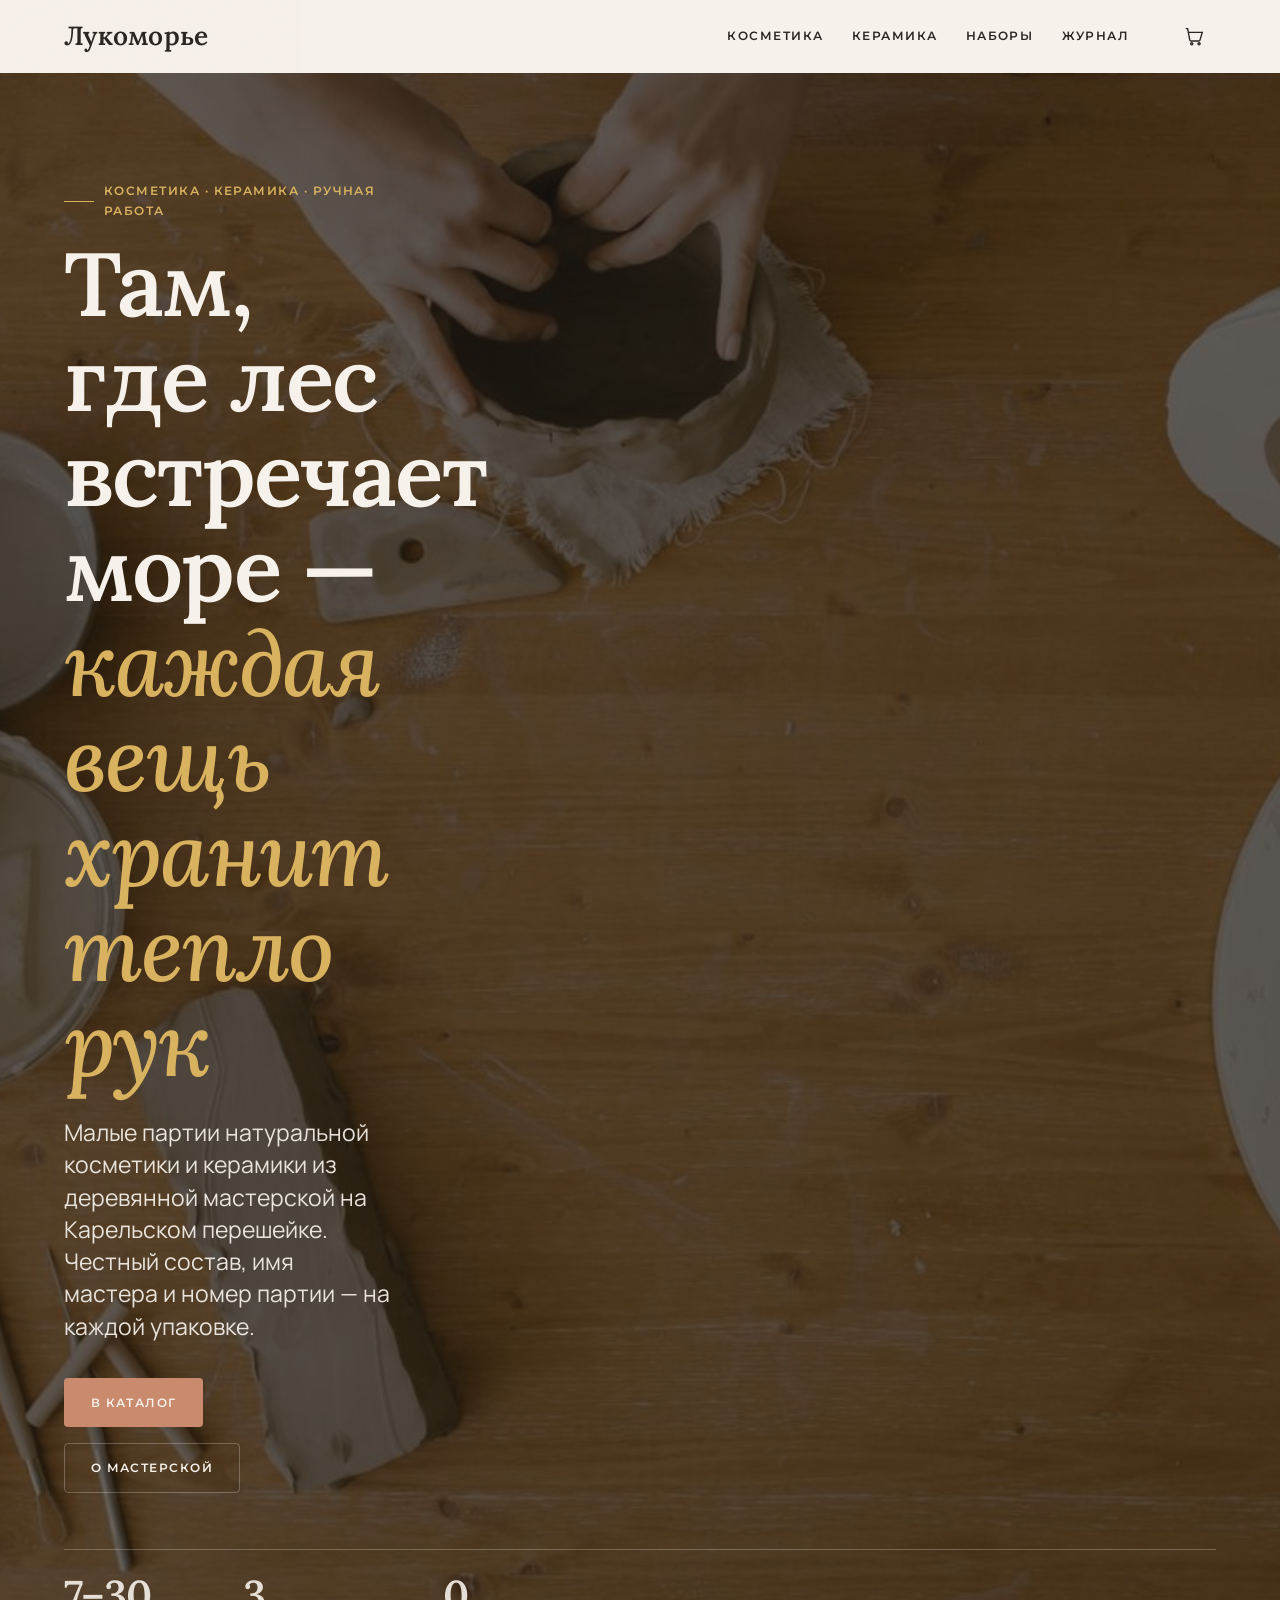
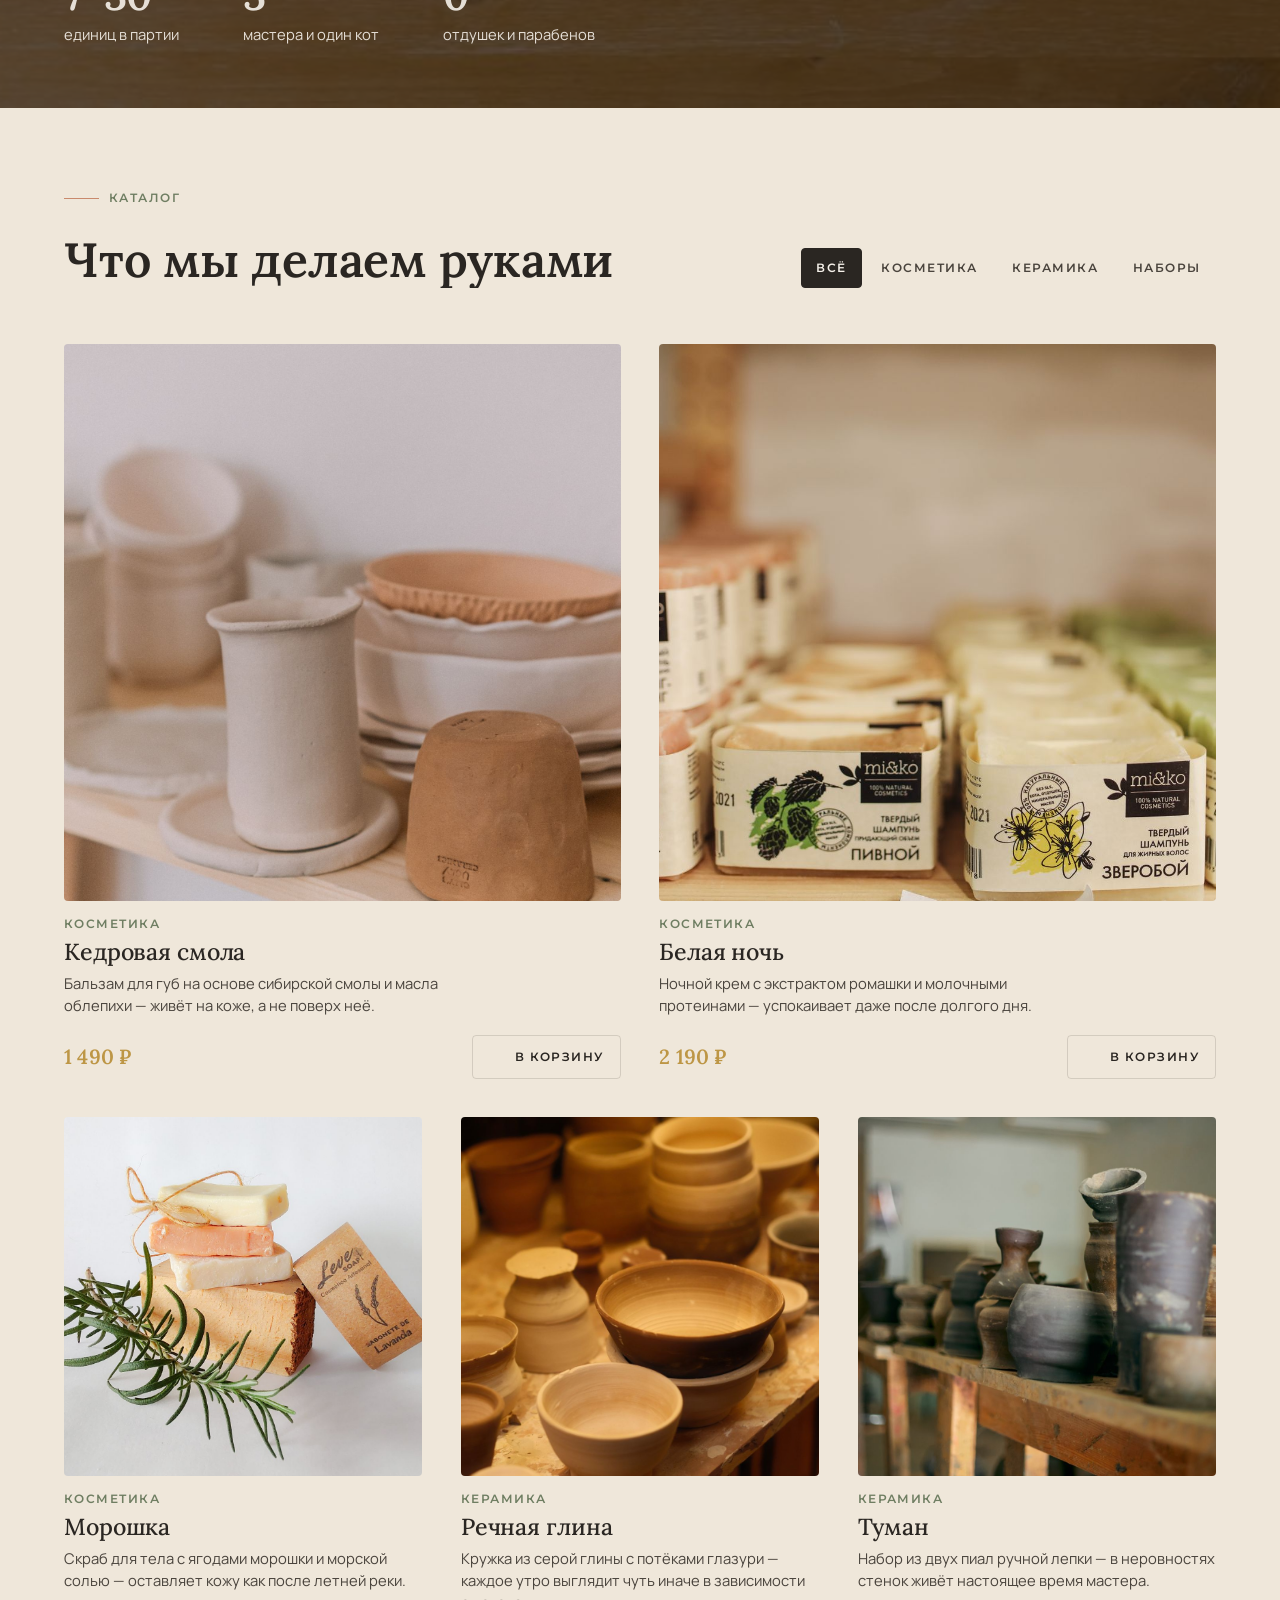
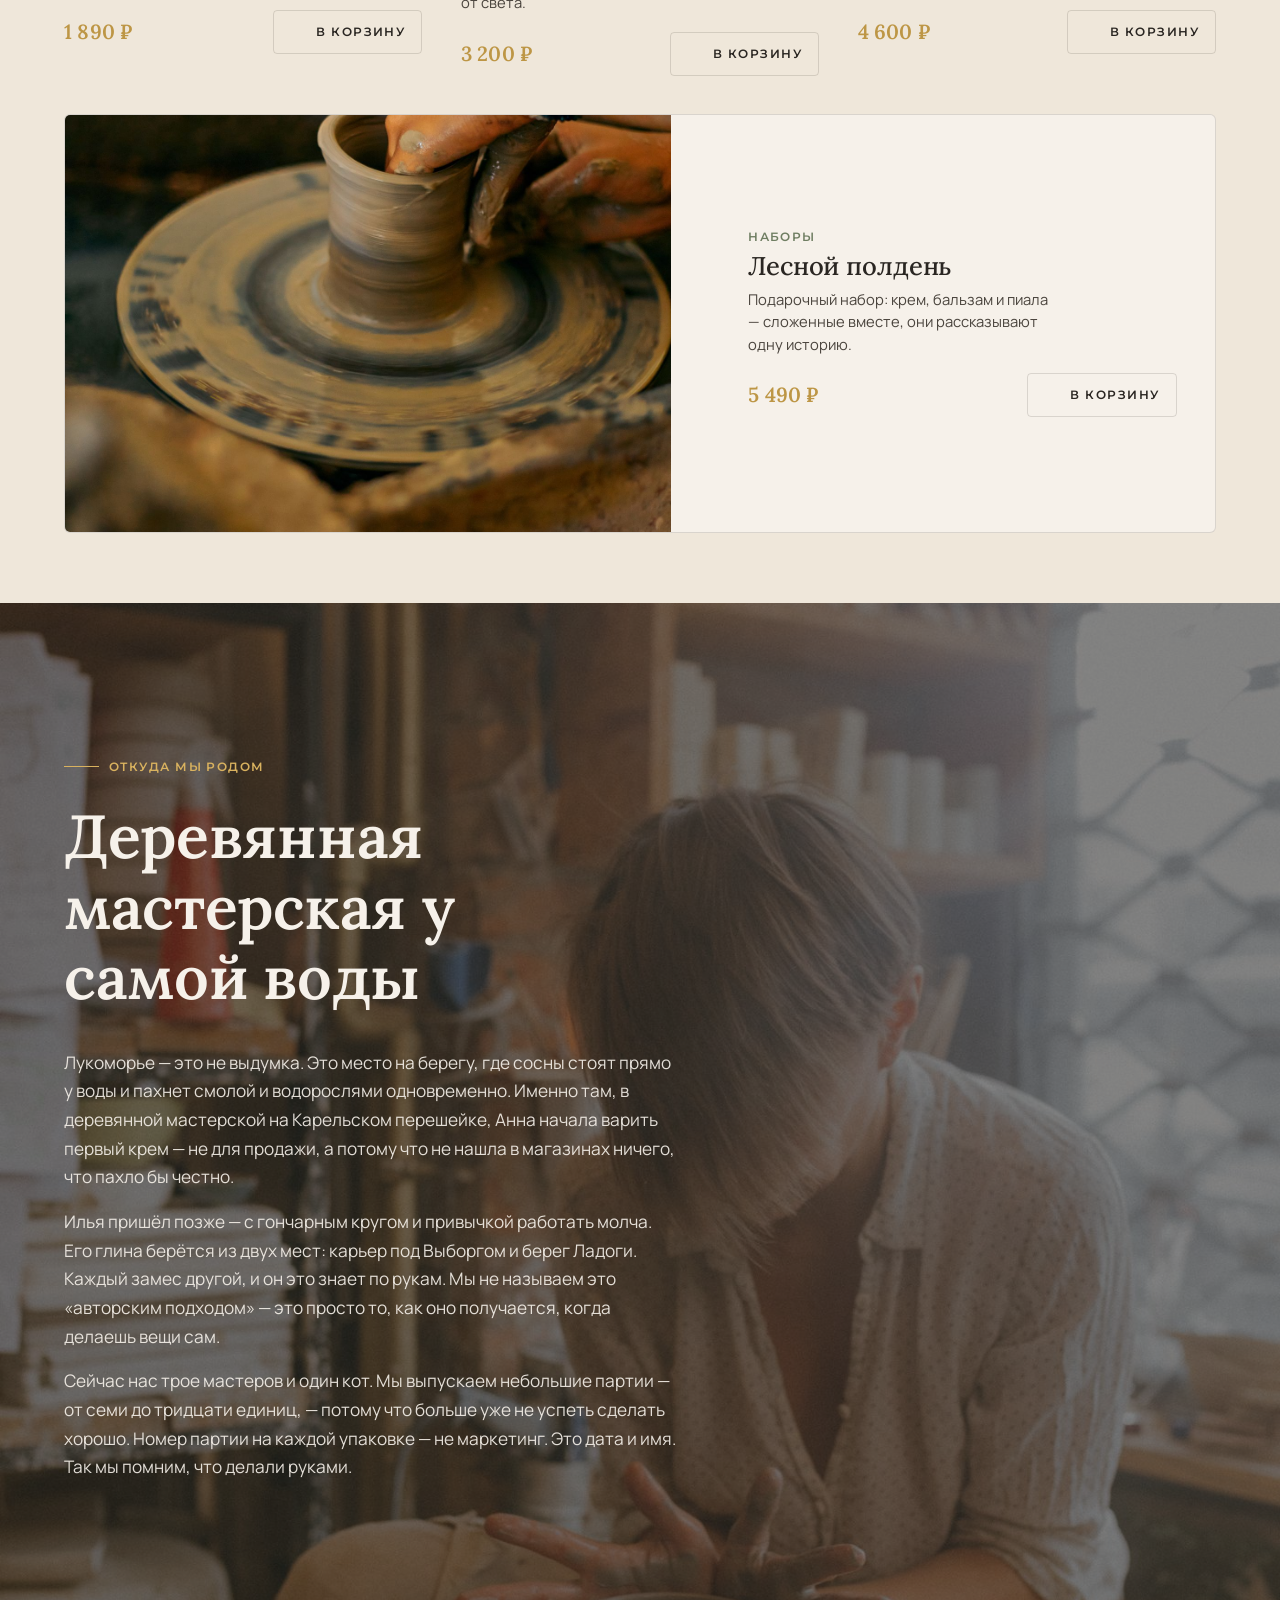
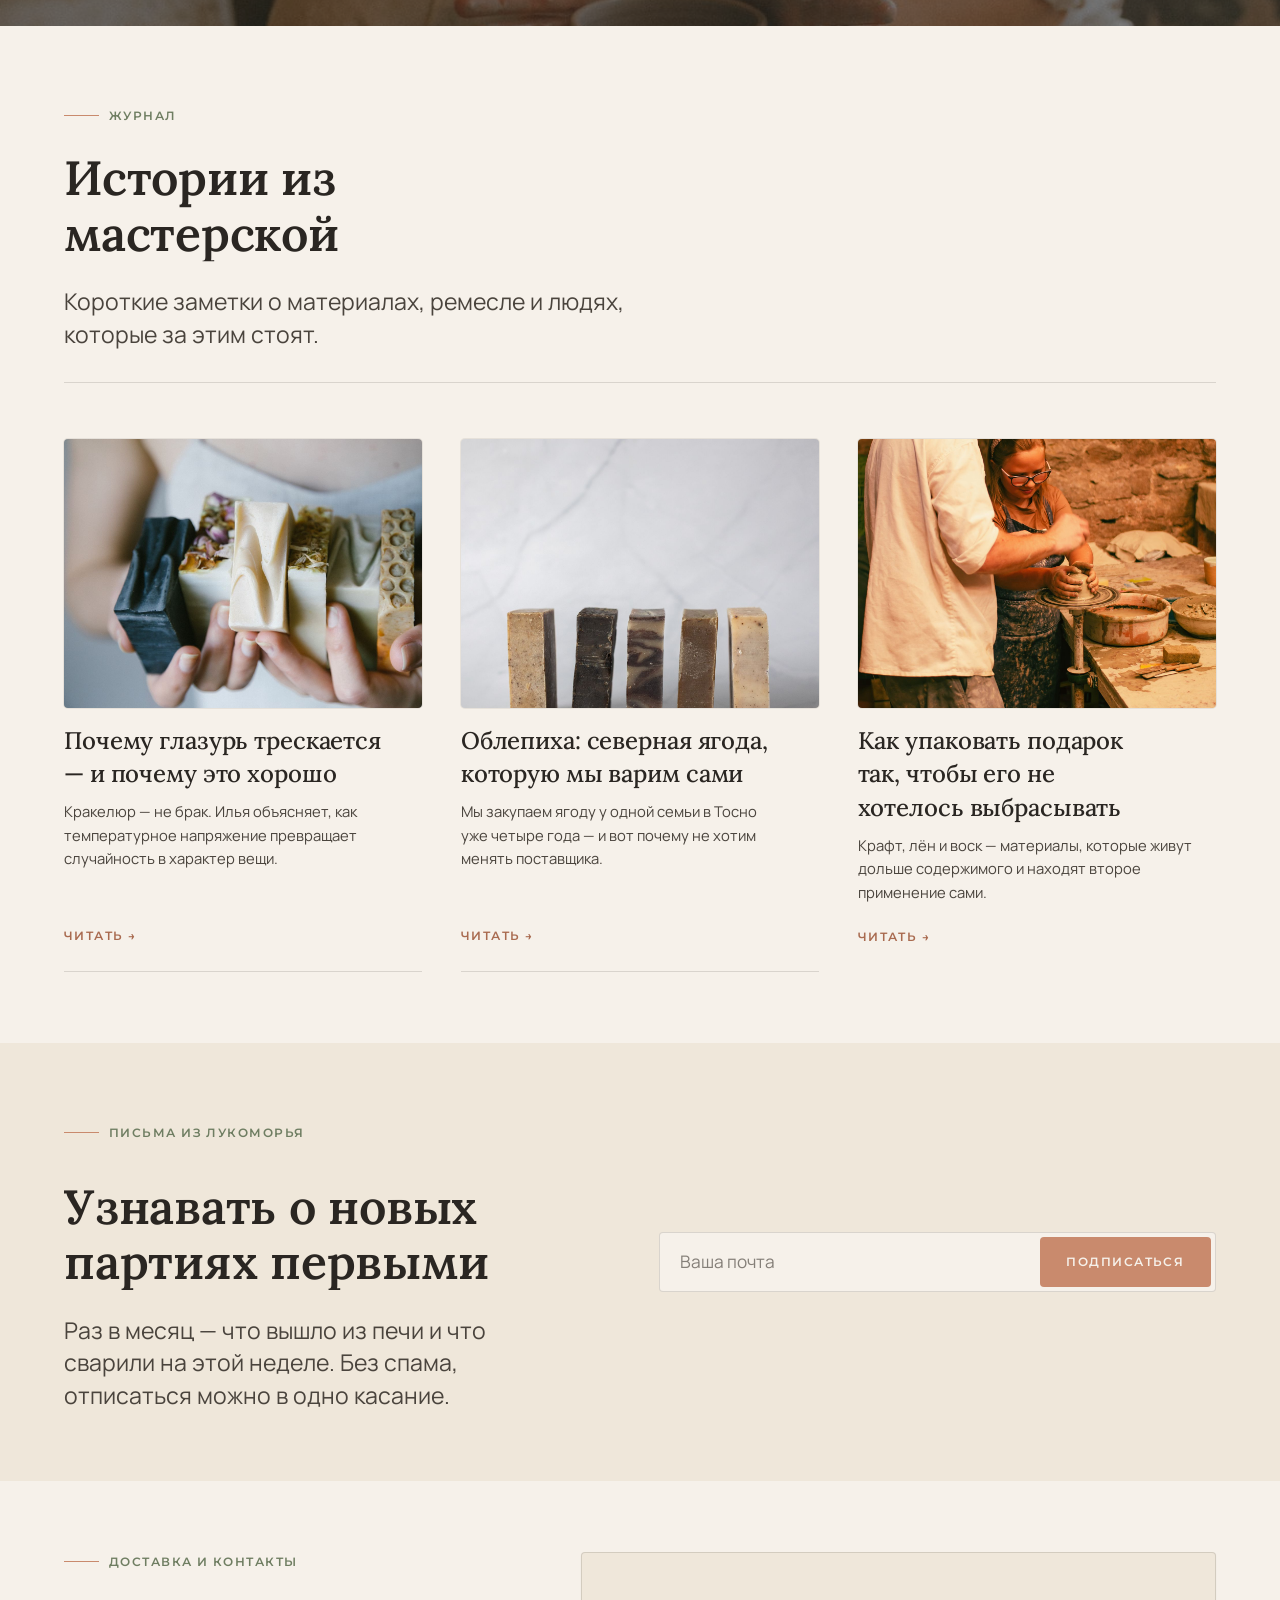
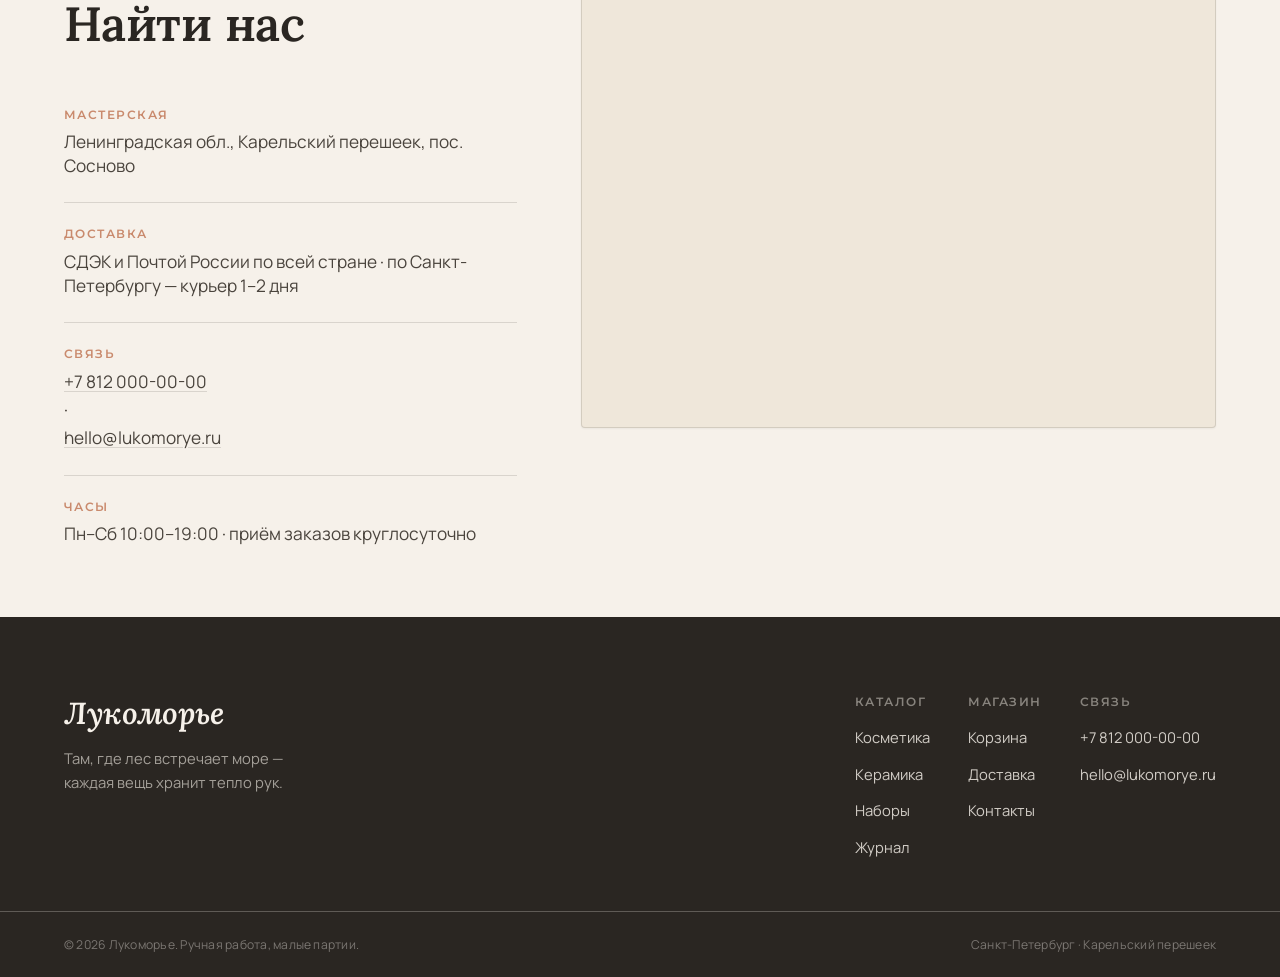
==== commit a446691e: "Fix reveal timing bug, header grain seam, refresh hero and fonts - Add scrollend/hashchange/pageshow" ====
--- a/index.html
+++ b/index.html
@@ -11,7 +11,7 @@
   <!-- Google Fonts: Lora (head) + Mulish (body) + Montserrat (label), cyrillic -->
   <link rel="preconnect" href="https://fonts.googleapis.com" />
   <link rel="preconnect" href="https://fonts.gstatic.com" crossorigin />
-  <link href="https://fonts.googleapis.com/css2?family=Lora:ital,wght@0,500;0,600;1,500;1,600&family=Montserrat:wght@600&family=Mulish:wght@400;600;700&display=swap&subset=cyrillic,cyrillic-ext" rel="stylesheet" />
+  <link href="https://fonts.googleapis.com/css2?family=Lora:ital,wght@0,500;0,600;1,500;1,600&family=Manrope:wght@400;500;600;700&family=Montserrat:wght@600&display=swap&subset=cyrillic,cyrillic-ext" rel="stylesheet" />
 
   <link rel="stylesheet" href="css/settings.css" />
   <link rel="stylesheet" href="css/base.css" />
@@ -71,36 +71,36 @@
 
   <main id="main">
 
-    <!-- ============================================================ HERO -->
-    <section class="hero section">
+    <!-- ============================================================ HERO
+         Full-bleed craft photo + flat warm overlay + light typography.
+         Never gate the H1 on reveal — hero copy is always visible. -->
+    <section class="hero">
+      <div class="hero__bg u-img" aria-hidden="true">
+        <img src="img/hero.jpg" width="1600" height="1000" loading="eager" alt="" />
+      </div>
+      <div class="hero__overlay" aria-hidden="true"></div>
+
       <div class="container hero__inner">
         <div class="hero__copy">
-          <span class="section__eyebrow" data-reveal>Косметика · Керамика · Ручная работа</span>
-          <h1 class="hero__title" data-reveal-head>
+          <span class="section__eyebrow hero__eyebrow">Косметика · Керамика · Ручная работа</span>
+          <h1 class="hero__title">
             Там, где лес встречает море&nbsp;— <em>каждая вещь хранит тепло рук</em>
           </h1>
-          <p class="hero__lead" data-reveal>
+          <p class="hero__lead">
             Малые партии натуральной косметики и керамики из деревянной мастерской
             на Карельском перешейке. Честный состав, имя мастера и номер партии — на каждой упаковке.
           </p>
-          <div class="hero__actions" data-reveal>
-            <a class="btn btn--primary" href="#catalog">В каталог</a>
-            <a class="btn btn--ghost" href="#story">О мастерской</a>
-          </div>
-          <ul class="hero__trust" data-reveal>
-            <li><strong>7–30</strong> единиц в партии</li>
-            <li><strong>3</strong> мастера и один кот</li>
-            <li><strong>0</strong> отдушек и парабенов</li>
-          </ul>
-        </div>
-
-        <figure class="hero__media" data-reveal>
-          <span class="u-img u-img--tall">
-            <img src="img/hero.jpg" width="900" height="1200" loading="eager"
-                 alt="Руки мастера на гончарном круге в мастерской" />
-          </span>
-          <figcaption class="hero__cap">Мастерская · Карельский перешеек</figcaption>
-        </figure>
+          <div class="hero__actions">
+            <a class="btn btn--clay" href="#catalog">В каталог</a>
+            <a class="btn btn--outline-light" href="#story">О мастерской</a>
+          </div>
+        </div>
+
+        <ul class="hero__trust">
+          <li><strong>7–30</strong> единиц в партии</li>
+          <li><strong>3</strong> мастера и один кот</li>
+          <li><strong>0</strong> отдушек и парабенов</li>
+        </ul>
       </div>
     </section>
 
--- a/css/settings.css
+++ b/css/settings.css
@@ -27,9 +27,9 @@
   --overlay-warm: rgba(42, 38, 34, .56);
 
   /* ---- Type families ---- */
-  --font-head:  'Lora', Georgia, 'Times New Roman', serif;       /* 500/600 + italic */
-  --font-body:  'Mulish', system-ui, -apple-system, sans-serif;  /* 400/600 */
-  --font-label: 'Montserrat', system-ui, sans-serif;             /* 600 small-caps */
+  --font-head:  'Lora', Georgia, 'Times New Roman', serif;         /* 500/600 + italic */
+  --font-body:  'Manrope', system-ui, -apple-system, sans-serif;   /* 400/500/600/700 — livelier, full cyrillic */
+  --font-label: 'Montserrat', system-ui, sans-serif;               /* 600 small-caps */
 
   /* ---- Fluid type scale (clamp) ---- */
   --fs-display: clamp(2.6rem, 1.2rem + 6vw, 5.6rem);    /* hero headline */
@@ -62,11 +62,11 @@
   --sp-2xl: 5rem;
   --sp-3xl: 7rem;
 
-  /* gallery breathing room between sections */
-  --section-gap: clamp(4rem, 8vw, 6.5rem);
+  /* gallery breathing room between sections — denser, structural rhythm */
+  --section-gap: clamp(3rem, 5.5vw, 5rem);
 
   /* ---- Layout — WIDE ---- */
-  --container: 1280px;
+  --container: 1360px;
   --pad-x: clamp(1.25rem, 5vw, 4rem);
   --col-gap: clamp(1.25rem, 3vw, 2.75rem);
   --measure: 64ch;
@@ -83,7 +83,9 @@
   --shadow-soft: 0 1px 2px rgba(42, 38, 34, .05);
 
   /* ---- Z layers ---- */
-  --z-grain:      1;
+  /* grain sits ABOVE the sticky header so its multiply blend is uniform
+     across the whole viewport — no compositing seam behind the header. */
+  --z-grain:      65;
   --z-header:     60;
   --z-nav-panel:  70;
   --z-skip:       100;
--- a/css/base.css
+++ b/css/base.css
@@ -216,6 +216,17 @@
   color: var(--ink);
 }
 .btn--gold:hover { background: var(--gold-deep); color: var(--ink); }
+/* light-outline ghost — for use on dark photo overlays (hero) */
+.btn--outline-light {
+  background: transparent;
+  color: var(--on-dark);
+  border-color: var(--line-on-dark);
+}
+.btn--outline-light:hover {
+  background: var(--on-dark);
+  color: var(--ink);
+  border-color: var(--on-dark);
+}
 .btn--block { width: 100%; }
 
 /* ---- Paper grain overlay (single SVG feTurbulence) ---- */
@@ -281,7 +292,6 @@
   transition:
     opacity var(--dur-block) var(--ease),
     transform var(--dur-block) var(--ease);
-  will-change: opacity, transform;
 }
 [data-reveal].is-revealed {
   opacity: 1;
@@ -294,11 +304,15 @@
   transition:
     clip-path var(--dur-head) var(--ease),
     opacity var(--dur-head) var(--ease);
-  will-change: clip-path, opacity;
 }
 [data-reveal-head].is-revealed {
   clip-path: inset(0 0 0 0);
   opacity: 1;
+}
+/* once revealed, drop any lingering compositor hint (no ghost-layer seam) */
+[data-reveal].is-revealed,
+[data-reveal-head].is-revealed {
+  will-change: auto;
 }
 
 /* optional per-block stagger (set --reveal-delay inline or in block CSS) */
--- a/css/blocks/header.css
+++ b/css/blocks/header.css
@@ -12,7 +12,7 @@
   position: sticky;
   top: 0;
   z-index: var(--z-header);
-  background: color-mix(in srgb, var(--alabaster) 84%, transparent);
+  background: var(--alabaster);
   border-bottom: 1px solid transparent;
   transition:
     background var(--dur) var(--ease),
--- a/css/blocks/hero.css
+++ b/css/blocks/hero.css
@@ -1,49 +1,83 @@
 /* ============================================================
-   hero.css — asymmetric image-led hero · «Лукоморье»
-   BEM block: .hero / .hero__inner / .hero__copy / .hero__media
-   Reveal: only .is-revealed toggled (contract in base.css).
-   Image: .u-img--tall → position:absolute inset:0 cover (base.css).
-   No heavy shadows · soft 4px radius · 1px hairlines · no gradients.
+   hero.css — full-bleed editorial hero · «Лукоморье»
+   Full-viewport craft photo + FLAT warm overlay (solid rgba) +
+   light typography. Copy pinned left, trust strip along the base.
+   The H1 is NEVER reveal-gated — hero copy shows instantly.
+   Image: .u-img (img absolute inset:0 cover, from base.css).
+   No heavy shadows · no gradients · AA-contrast light copy.
    ============================================================ */
 
-/* ---- Section padding (supplements .section from base.css) ----------- */
 .hero {
-  /* .section already applies padding-block: var(--section-gap).
-     Reduce only the top to let the header breathe without doubling. */
-  padding-top: clamp(2rem, 4vw, 3.5rem);
+  position: relative;
+  isolation: isolate;                 /* own stacking context for z-layers */
+  color: var(--on-dark);
+  min-height: clamp(560px, 82vh, 820px);
+  display: flex;
+  align-items: flex-end;              /* copy + trust anchored toward the base */
+  padding-top: clamp(5rem, 12vh, 8rem);
+  padding-bottom: clamp(2.5rem, 5vw, 4rem);
+  overflow: clip;
 }
 
-/* ---- Wide asymmetric two-column grid ------------------------------- */
-.hero__inner {
-  display: grid;
-  /* copy column slightly wider to let the long Russian headline breathe */
-  grid-template-columns: 55fr 45fr;
-  align-items: center;
-  gap: clamp(2rem, 5vw, 5rem);
+/* ---- Full-bleed background photo — cover-clamped (.u-img) ---- */
+.hero__bg {
+  position: absolute;
+  inset: 0;
+  z-index: -2;
+  border-radius: 0;
+  background: var(--ink);             /* fallback while photo loads */
+}
+.hero__bg > img {
+  position: absolute;
+  inset: 0;
+  width: 100%;
+  height: 100%;
+  object-fit: cover;
+  object-position: center 42%;
 }
 
-/* ---- Copy column --------------------------------------------------- */
-.hero__copy {
-  /* soft gallery breathing room at the bottom on wide */
-  padding-bottom: clamp(1rem, 2vw, 2rem);
+/* ---- FLAT warm overlay — solid rgba, NO gradient ---- */
+.hero__overlay {
+  position: absolute;
+  inset: 0;
+  z-index: -1;
+  background: rgba(30, 26, 22, .62);
 }
 
-/* eyebrow — inherits .section__eyebrow from base.css; no override needed */
+/* ---- Inner: copy column + trust strip, full width ---- */
+.hero__inner {
+  position: relative;
+  width: 100%;
+  display: flex;
+  flex-direction: column;
+  gap: clamp(2rem, 5vw, 3.5rem);
+}
+
+/* ---- Copy column ---- */
+.hero__copy {
+  max-width: 30ch;
+}
+
+.hero__eyebrow {
+  color: var(--gold);
+  margin-bottom: var(--sp-sm);
+}
+.hero__eyebrow::before {
+  background: var(--gold);
+}
 
 .hero__title {
   font-size: var(--fs-display);
   line-height: var(--lh-display);
   font-weight: 600;
   letter-spacing: -.02em;
-  color: var(--ink);
-  max-width: 16ch;
-  margin-top: var(--sp-xs);
-  /* small extra kerning relief for Cyrillic at large size */
+  color: var(--on-dark);
+  max-width: 18ch;
   text-wrap: balance;
 }
-/* warm italic accent — clay-deep ensures AA on alabaster (#f6f1ea) */
+/* warm italic accent — light clay stays legible on the dark overlay */
 .hero__title em {
-  color: var(--clay-deep);
+  color: var(--gold);
   font-weight: 500;
   font-style: italic;
 }
@@ -51,12 +85,13 @@
 .hero__lead {
   font-size: var(--fs-lead);
   line-height: var(--lh-snug);
-  color: var(--ink-soft);
-  max-width: 46ch;
+  color: var(--on-dark);
+  opacity: .92;
+  max-width: 48ch;
   margin-top: var(--sp-md);
 }
 
-/* ---- CTA row ------------------------------------------------------- */
+/* ---- CTA row ---- */
 .hero__actions {
   display: flex;
   flex-wrap: wrap;
@@ -64,113 +99,61 @@
   margin-top: var(--sp-lg);
 }
 
-/* ---- Trust strip — real data numbers, no decorative counters ------- */
+/* ---- Trust strip — real data numbers along the base ---- */
 .hero__trust {
   display: flex;
   flex-wrap: wrap;
-  gap: clamp(.75rem, 2vw, 2rem) clamp(1.5rem, 4vw, 3rem);
-  margin-top: var(--sp-xl);
+  gap: clamp(.75rem, 2vw, 2rem) clamp(2rem, 5vw, 4rem);
   padding-top: var(--sp-md);
-  border-top: var(--bd-hair);
+  border-top: 1px solid var(--line-on-dark);
 }
 .hero__trust li {
   font-size: var(--fs-small);
-  color: var(--ink-soft);
+  color: var(--on-dark);
+  opacity: .9;
   line-height: 1.4;
 }
-/* the number itself — large serif, ink, no numbering decoration */
 .hero__trust strong {
   display: block;
   font-family: var(--font-head);
   font-weight: 600;
-  font-size: clamp(1.6rem, 1.1rem + 1.8vw, 2.4rem);
+  font-size: clamp(1.7rem, 1.1rem + 2vw, 2.6rem);
   line-height: 1;
-  color: var(--ink);
+  color: var(--on-dark);
+  opacity: 1;
   letter-spacing: -.015em;
   margin-bottom: .2em;
 }
 
-/* ---- Media column -------------------------------------------------- */
-/* .hero__media wraps a <figure> — position:relative already on <figure> */
-.hero__media {
-  /* fine-art frame: 1px hairline, soft 4px radius, no shadow */
-  border-radius: var(--radius);
-  overflow: clip; /* clip children to radius */
-}
-
-/* .u-img--tall (aspect-ratio: 3/4) is on the inner <span> —
-   base.css handles the absolute cover img.
-   We only set a small border on the outer figure (fine-art look). */
-.hero__media .u-img--tall {
-  /* radius already inherited but reset here explicitly for clarity */
-  border-radius: var(--radius);
-  /* subtle 1px frame, gallery-style */
-  outline: 1px solid var(--line);
-  outline-offset: -1px;
-}
-
-/* figcaption below the photo */
-.hero__cap {
-  margin-top: var(--sp-xs);
-  font-family: var(--font-label);
-  font-weight: 600;
-  font-size: var(--fs-label);
-  letter-spacing: var(--track-label);
-  text-transform: uppercase;
-  color: var(--sage-deep);
-  padding-inline: 2px; /* optical indent to align with photo edge */
-}
-
-/* ---- Reveal stagger for trust items (declare --reveal-delay here) -- */
-/* Trust list is a single [data-reveal]; stagger via CSS on children
-   so base.css reveal contract is not duplicated. */
-.hero__trust li:nth-child(2) { transition-delay: 60ms; }
-.hero__trust li:nth-child(3) { transition-delay: 120ms; }
-
 /* ============================================================
-   MOBILE REFLOW — 860px breakpoint (tablet landscape → stack)
-   SAME selector specificity as desktop nth-child rules above.
+   MOBILE REFLOW — 860px breakpoint
    ============================================================ */
 @media (max-width: 860px) {
-  .hero__inner {
-    grid-template-columns: 1fr;
-    gap: var(--sp-lg);
+  .hero {
+    min-height: clamp(500px, 76vh, 680px);
   }
-
-  /* photo first on mobile — gives the image-led feel on scroll */
-  .hero__media { order: -1; }
-
-  /* portrait ratio is too tall on narrow screens — swap to landscape */
-  .hero__media .u-img--tall {
-    aspect-ratio: 4 / 3;
+  .hero__copy {
+    max-width: 100%;
   }
-
   .hero__title {
-    max-width: 24ch; /* wider wrap on narrow column */
+    max-width: 20ch;
   }
-
   .hero__lead { max-width: 100%; }
-
-  .hero__trust {
-    gap: .75rem 1.5rem;
-  }
 }
 
 /* ============================================================
-   390px (iPhone SE / smallest target) — no horizontal overflow
-   html{overflow-x:clip} + body{overflow-x:hidden} in base.css.
-   Extra guards specific to hero:
+   390px (smallest target) — no horizontal overflow
    ============================================================ */
 @media (max-width: 480px) {
-  .hero__inner {
-    gap: var(--sp-md);
+  .hero {
+    min-height: auto;
+    padding-top: clamp(4rem, 22vh, 6rem);
+    padding-bottom: var(--sp-xl);
   }
-
   .hero__title {
-    font-size: clamp(2rem, 7.5vw, 2.6rem);
-    max-width: 20ch;
+    font-size: clamp(2.1rem, 8.5vw, 2.8rem);
+    max-width: 18ch;
   }
-
   .hero__actions {
     flex-direction: column;
   }
@@ -178,13 +161,7 @@
     width: 100%;
     text-align: center;
   }
-
   .hero__trust {
-    flex-direction: column;
-    gap: var(--sp-sm);
+    gap: var(--sp-md) var(--sp-lg);
   }
-
-  /* same nth-child selectors as above — explicit reuse per spec */
-  .hero__trust li:nth-child(2) { transition-delay: 60ms; }
-  .hero__trust li:nth-child(3) { transition-delay: 120ms; }
 }
